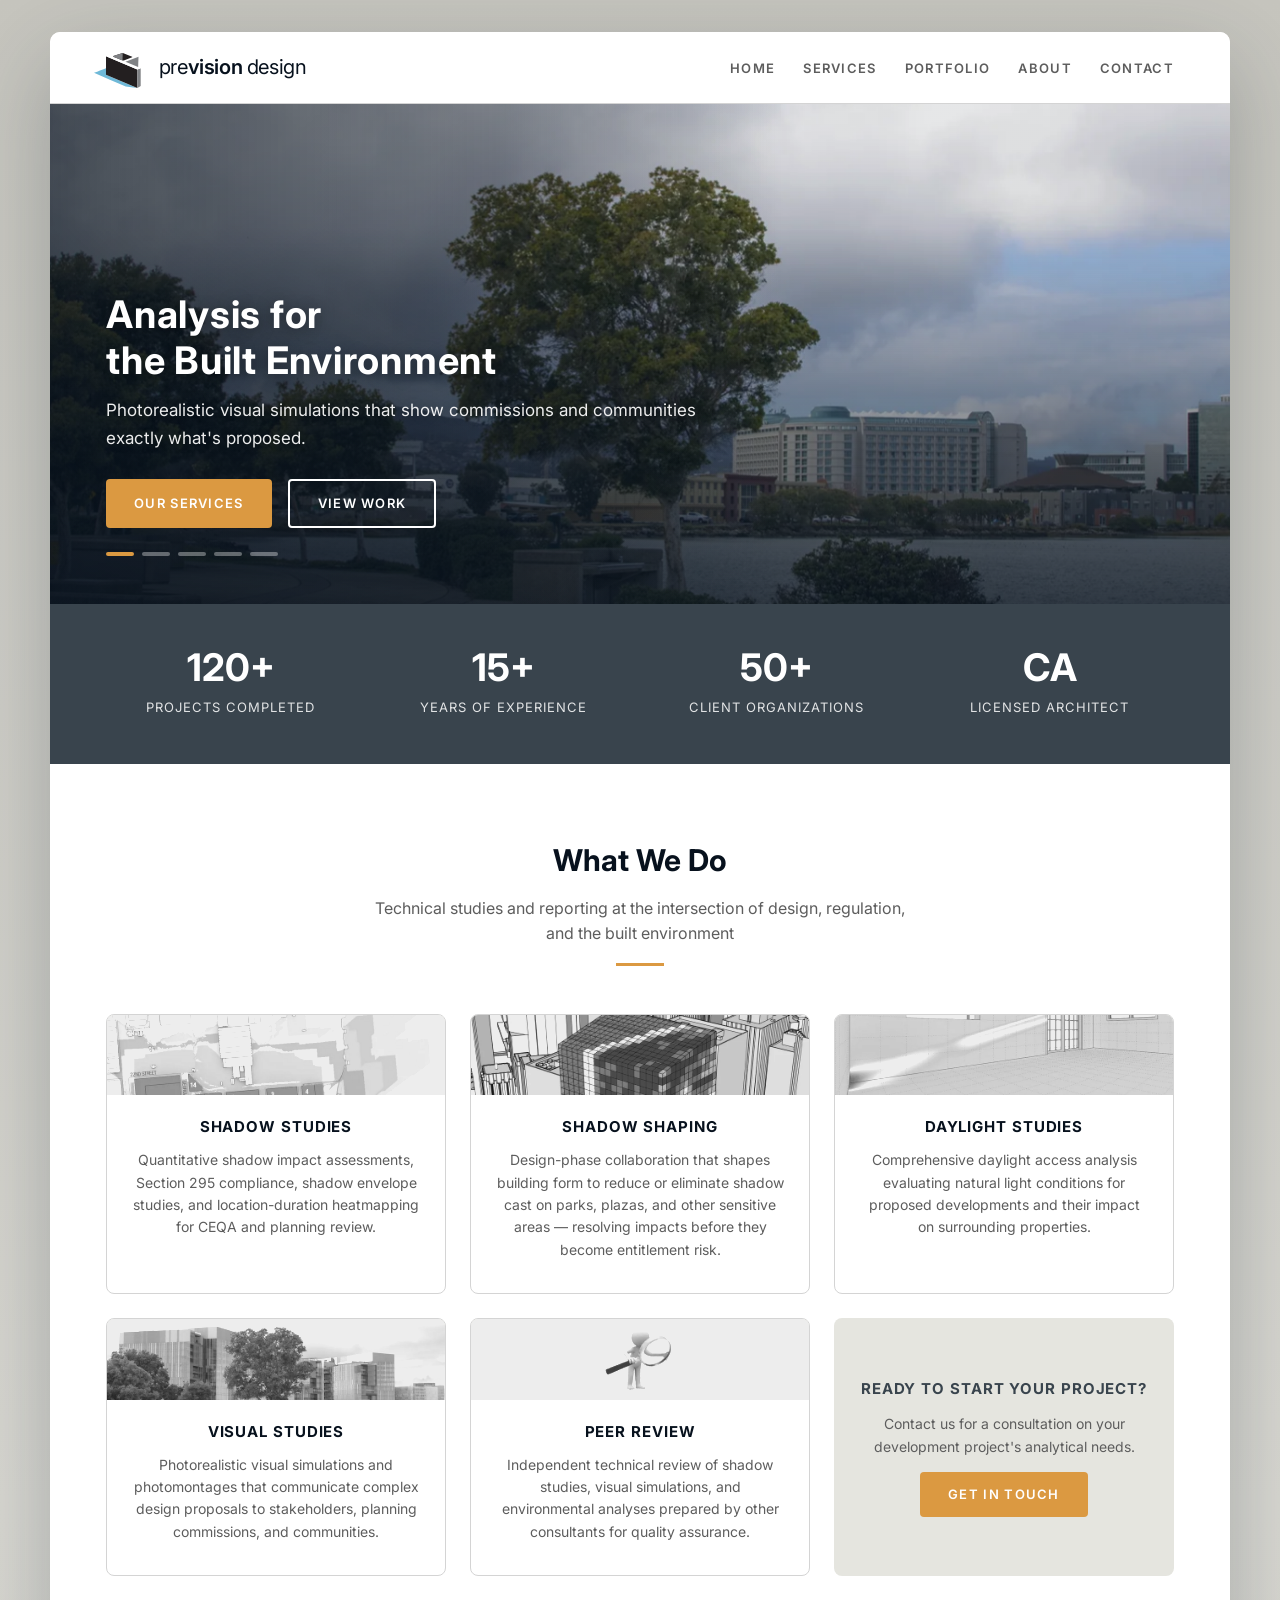
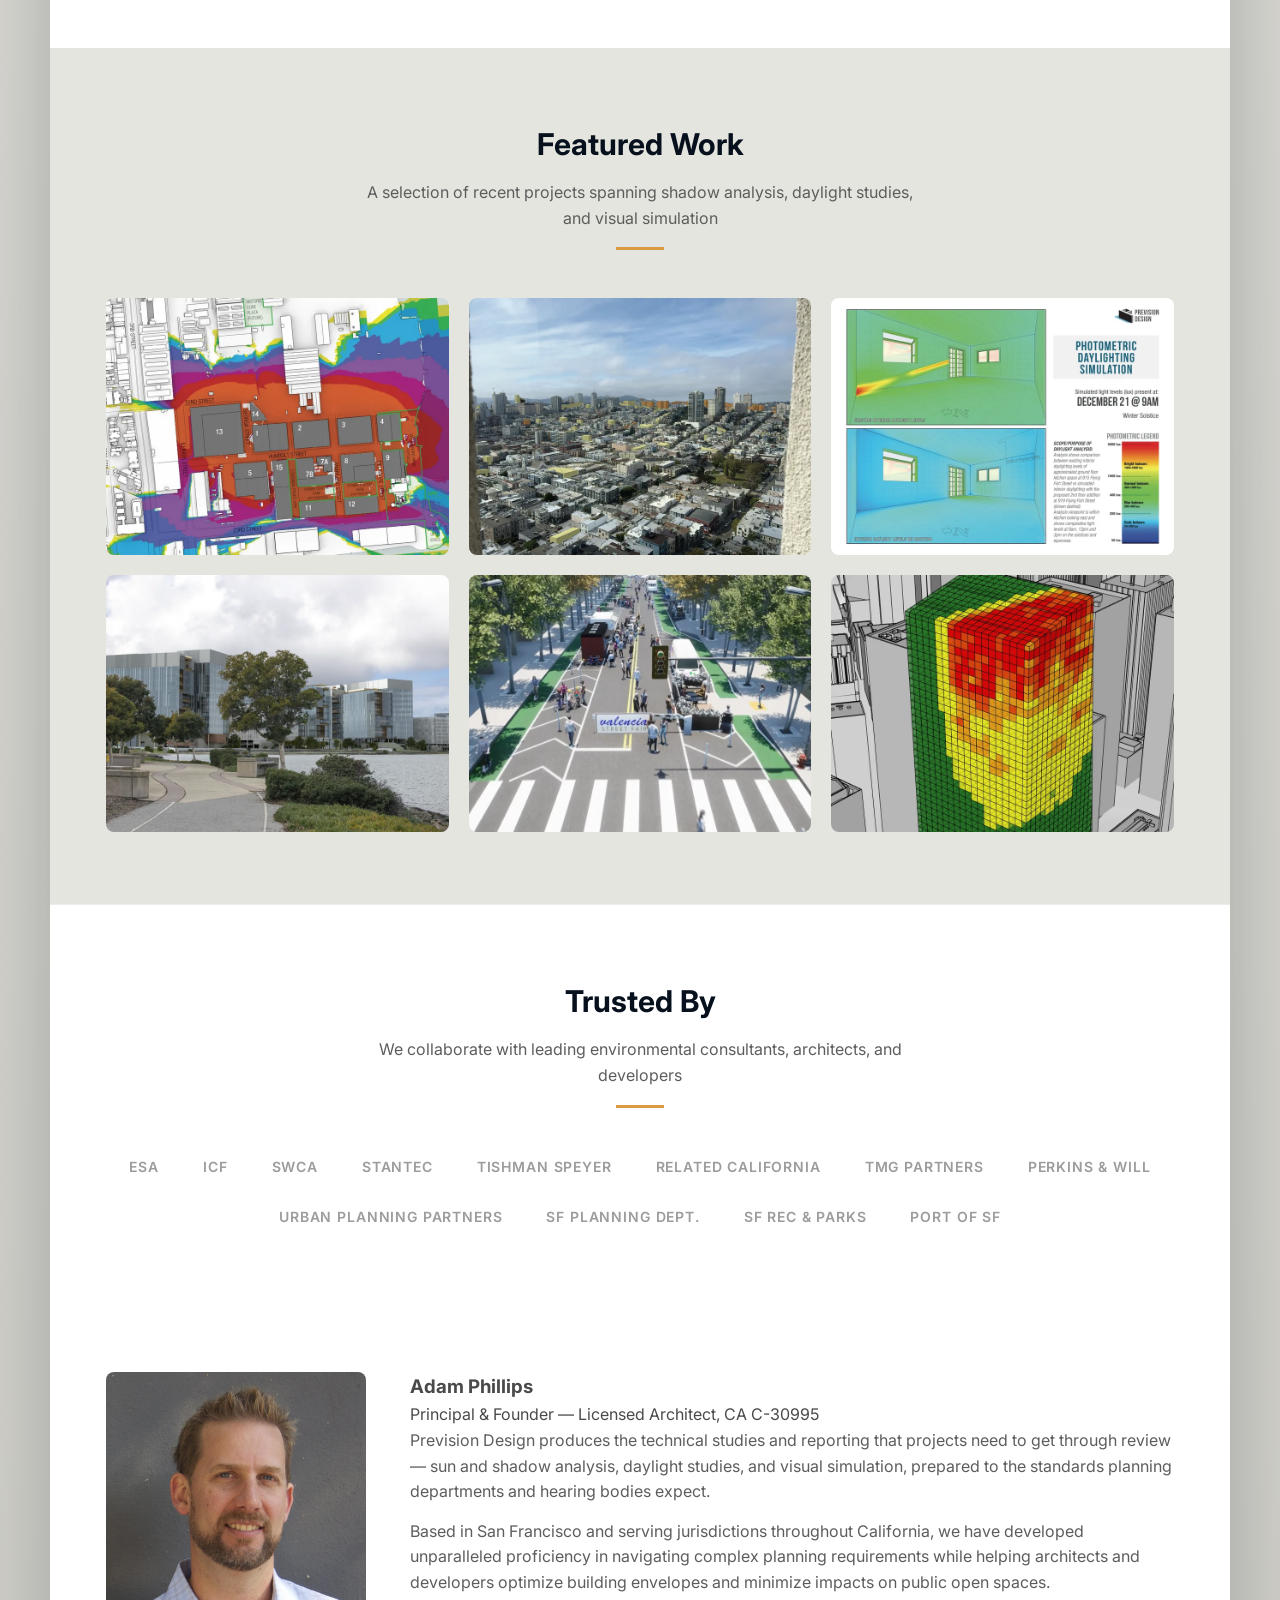
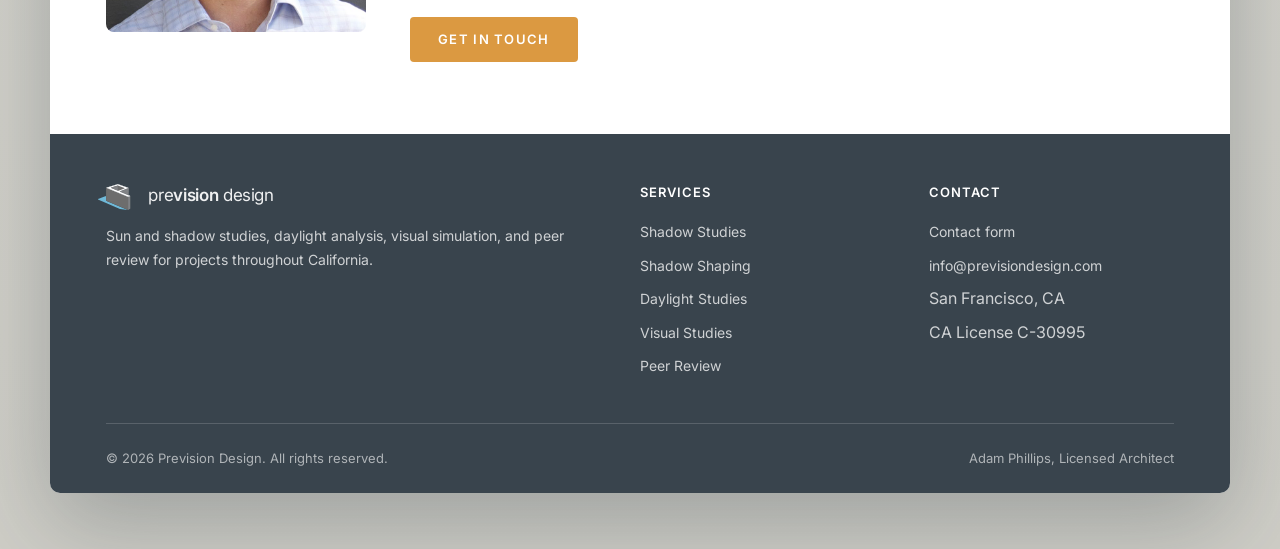
==== index.html @ b4cf82b0 "Mobile fixes: nav panel, button centring, anchor offset, scroll-lit work cards Republished from pvd_" ====
<!DOCTYPE html>
<html lang="en">
<head>
  <meta charset="UTF-8">
  <meta name="viewport" content="width=device-width, initial-scale=1.0">
  <title>Prevision Design | Analysis for the Built Environment</title>
  <meta name="description" content="Sun and shadow studies, daylight analysis, visual simulation, and peer review for architects, developers, and planning agencies throughout California.">
  <link rel="preconnect" href="https://fonts.googleapis.com">
  <link href="https://fonts.googleapis.com/css2?family=Inter:wght@400;500;600;700&display=swap" rel="stylesheet">
  <link rel="stylesheet" href="css/styles.css">
</head>
<body>

  <div class="page-frame">

    <!-- HEADER (sticky within the frame) -->
    <header class="site-header">
      <div class="header-inner">
        <a href="index.html" class="logo">
          <span class="logo-lockup">
            <img class="logo-icon" src="shared/images/prevision_icon.svg" alt="Prevision Design">
            <span class="logo-text">pre<span class="vis">vision</span> <span class="lt2">design</span></span>
          </span>
        </a>
        <nav class="main-nav">
          <ul>
            <li><a href="#top">Home</a></li>
            <li><a href="#services">Services</a></li>
            <li><a href="#work">Portfolio</a></li>
            <li><a href="#about">About</a></li>
            <li><a href="contact.html">Contact</a></li>
          </ul>
        </nav>
        <button class="mobile-toggle" aria-label="Menu">
          <span></span><span></span><span></span>
        </button>
      </div>
    </header>

    <!-- HERO: five series, 6s each. Frames inside a series hold for their own
         data-dur (mirrors the _#s in the master filenames). Every series is
         full-bleed per Adam (2026-07-28) — legends and title blocks crop away,
         and the tagline carries the explanation instead. focus-upper shifts
         the crop window up where the subject sits above centre. -->
    <section class="hero" id="top">
      <div class="hero-slides">

        <!-- 1. Visual simulations — Old Bayshore before (2s) / after (4s) -->
        <div class="hero-serie is-active" data-tagline="Photorealistic visual simulations that show commissions and communities exactly what's proposed.">
          <div class="hero-frame" data-dur="2000">
            <img data-src="shared/images/hero/hl01-ob.webp" alt="Old Bayshore — existing conditions">
          </div>
          <!-- data-fade: 2s cross-fade from existing to proposed, per Adam -->
          <div class="hero-frame" data-dur="4000" data-fade="2000">
            <img data-src="shared/images/hero/hl02-ob.webp" alt="Old Bayshore — proposed development, visual simulation">
          </div>
        </div>

        <!-- 2. Sun & shadow studies — Potrero Power Station duration exhibits -->
        <div class="hero-serie focus-upper" data-tagline="Quantified sun and shadow studies — Section 295 and CEQA-compliant analysis and reporting.">
          <div class="hero-frame" data-dur="1000"><img data-src="shared/images/hero/hl03-ppp.webp" alt="Net new shadow duration study — September"></div>
          <div class="hero-frame" data-dur="1000"><img data-src="shared/images/hero/hl04-ppp.webp" alt="Net new shadow duration study"></div>
          <div class="hero-frame" data-dur="1000"><img data-src="shared/images/hero/hl05-ppp.webp" alt="Net new shadow duration study"></div>
          <div class="hero-frame" data-dur="1000"><img data-src="shared/images/hero/hl06-ppp.webp" alt="Net new shadow duration study"></div>
          <div class="hero-frame" data-dur="1000"><img data-src="shared/images/hero/hl07-ppp.webp" alt="Net new shadow duration study"></div>
          <div class="hero-frame" data-dur="1000"><img data-src="shared/images/hero/hl08-ppp.webp" alt="Net new shadow duration study"></div>
        </div>

        <!-- 3. Animated simulation — SFMTA -->
        <div class="hero-serie is-video" data-tagline="Animated simulations and shadow sequences built for public hearings and community outreach.">
          <div class="hero-frame" data-dur="6000">
            <video data-src="shared/images/hero/hl09-sfmta.mp4" muted loop playsinline preload="none" aria-label="Animated visual simulation"></video>
          </div>
        </div>

        <!-- 4. Daylight / interior lighting analysis -->
        <div class="hero-serie" data-tagline="Daylight and interior lighting analysis for proposed developments and their neighbors.">
          <div class="hero-frame" data-dur="1000"><img data-src="shared/images/hero/hl10-fc.webp" alt="Interior daylight levels — photometric analysis"></div>
          <div class="hero-frame" data-dur="1000"><img data-src="shared/images/hero/hl11-fc.webp" alt="Interior daylight levels — photometric analysis"></div>
          <div class="hero-frame" data-dur="1000"><img data-src="shared/images/hero/hl12-fc.webp" alt="Interior daylight levels — photometric analysis"></div>
          <div class="hero-frame" data-dur="1000"><img data-src="shared/images/hero/hl13-fc.webp" alt="Interior daylight levels — photometric analysis"></div>
          <div class="hero-frame" data-dur="1000"><img data-src="shared/images/hero/hl14-fc.webp" alt="Interior daylight levels — photometric analysis"></div>
          <div class="hero-frame" data-dur="1000"><img data-src="shared/images/hero/hl15-fc.webp" alt="Interior daylight levels — photometric analysis"></div>
        </div>

        <!-- 5. Shadow shaping (placeholder art) — cropped high to keep the hot
             end of the insolation gradient on the tower in frame -->
        <div class="hero-serie focus-upper" data-tagline="Shadow shaping — building form studied and refined to reduce shadow on parks, plazas, and sensitive areas.">
          <div class="hero-frame" data-dur="6000">
            <img data-src="shared/images/hero/hl16-ss.webp" alt="Building massing studied for solar exposure and shadow reduction">
          </div>
        </div>

      </div>
      <div class="hero-scrim"></div>
      <div class="hero-content">
        <h1>Analysis for<br>the Built Environment</h1>
        <p class="hero-tagline">Photorealistic visual simulations that show commissions and communities exactly what's proposed.</p>
        <div class="hero-actions">
          <a href="#services" class="btn btn-primary">Our Services</a>
          <a href="#work" class="btn btn-outline">View Work</a>
        </div>
        <div class="hero-dots" aria-label="Hero slides"></div>
      </div>
    </section>

    <!-- STATS -->
    <div class="stats-bar">
      <div class="inner">
        <!-- ≤768px only: main.js moves the hero's buttons in here, off the
             image, and puts them back on resize past the breakpoint -->
        <div class="stats-actions" id="stats-actions"></div>
        <div class="stats-grid">
          <!-- short labels at ≤768px, where these two carry the row alone and
               "Client Organizations" wrapped to two lines -->
          <div class="stat-item">
            <span class="stat-number">120+</span>
            <span class="stat-label"><span class="lbl-long">Projects Completed</span><span class="lbl-short">Projects</span></span>
          </div>
          <!-- hidden at ≤768px, where only two stats are shown on one line -->
          <div class="stat-item">
            <span class="stat-number">15+</span>
            <span class="stat-label">Years of Experience</span>
          </div>
          <div class="stat-item">
            <span class="stat-number">50+</span>
            <span class="stat-label"><span class="lbl-long">Client Organizations</span><span class="lbl-short">Clients</span></span>
          </div>
          <div class="stat-item">
            <span class="stat-number">CA</span>
            <span class="stat-label">Licensed Architect</span>
          </div>
        </div>
      </div>
    </div>

    <!-- SERVICES -->
    <section id="services">
      <div class="inner">
        <div class="section-header">
          <h2>What We Do</h2>
          <p>Technical studies and reporting at the intersection of design, regulation, and the built environment</p>
          <div class="accent-line"></div>
        </div>
        <div class="services-grid">

          <div class="service-card">
            <div class="service-shot">
              <img src="shared/images/disciplines/shadow-studies.webp" alt="Shadow duration study — net new shadow mapped across a project site" loading="lazy" decoding="async">
            </div>
            <h3>Shadow Studies</h3>
            <p>Quantitative shadow impact assessments, Section 295 compliance, shadow envelope studies, and location-duration heatmapping for CEQA and planning review.</p>
          </div>

          <div class="service-card">
            <div class="service-shot">
              <img src="shared/images/disciplines/shadow-shaping.webp" alt="Building massing colour-mapped by solar exposure during form studies" loading="lazy" decoding="async">
            </div>
            <h3>Shadow Shaping</h3>
            <p>Design-phase collaboration that shapes building form to reduce or eliminate shadow cast on parks, plazas, and other sensitive areas &mdash; resolving impacts before they become entitlement risk.</p>
          </div>

          <div class="service-card">
            <div class="service-shot">
              <img src="shared/images/disciplines/daylight-studies.webp" alt="Photometric daylight analysis of an interior, showing a sunlight shaft" loading="lazy" decoding="async">
            </div>
            <h3>Daylight Studies</h3>
            <p>Comprehensive daylight access analysis evaluating natural light conditions for proposed developments and their impact on surrounding properties.</p>
          </div>

          <div class="service-card">
            <div class="service-shot">
              <img src="shared/images/disciplines/visual-studies.webp" alt="Photorealistic visual simulation of a proposed waterfront development" loading="lazy" decoding="async">
            </div>
            <h3>Visual Studies</h3>
            <p>Photorealistic visual simulations and photomontages that communicate complex design proposals to stakeholders, planning commissions, and communities.</p>
          </div>

          <div class="service-card">
            <div class="service-shot">
              <img src="shared/images/disciplines/peer-review.webp" alt="Independent technical review of another consultant’s analysis" loading="lazy" decoding="async">
            </div>
            <h3>Peer Review</h3>
            <p>Independent technical review of shadow studies, visual simulations, and environmental analyses prepared by other consultants for quality assurance.</p>
          </div>

          <div class="service-card service-cta">
            <h3>Ready to start your project?</h3>
            <p>Contact us for a consultation on your development project's analytical needs.</p>
            <a href="contact.html" class="btn btn-primary">Get in Touch</a>
          </div>

        </div>
      </div>
    </section>

    <!-- FEATURED PROJECTS -->
    <section class="work-section" id="work">
      <div class="inner">
        <div class="section-header">
          <h2>Featured Work</h2>
          <p>A selection of recent projects spanning shadow analysis, daylight studies, and visual simulation</p>
          <div class="accent-line"></div>
        </div>
        <div class="projects-grid">

          <div class="project-card"
            data-frames="ppp-01.webp,ppp-02.webp,ppp-03.webp,ppp-04.webp,ppp-05.webp,ppp-06.webp,ppp-07.webp,ppp-08.webp,ppp-09.webp,ppp-10.webp,ppp-11.webp,ppp-12.webp,ppp-13.webp,ppp-14.webp,ppp-15.webp,ppp-16.webp,ppp-17.webp,ppp-18.webp,ppp-19.webp,ppp-20.webp,ppp-21.webp,ppp-22.webp,ppp-23.webp,ppp-24.webp,ppp-25.webp,ppp-26.webp,ppp-27.webp">
            <img src="shared/images/work/ppp-main.webp" alt="Net new shadow duration mapped across the Potrero Power Station site" loading="lazy" decoding="async">
            <div class="overlay">
              <span class="badge badge-shadow">Shadow Study</span>
              <h4>Potrero Power Plant, San Francisco</h4>
            </div>
          </div>

          <div class="project-card"
            data-frames="he-01.webp,he-02.webp,he-03.webp,he-04.webp,he-05.webp,he-06.webp,he-07.webp,he-08.webp,he-09.webp,he-10.webp,he-11.webp,he-12.webp,he-13.webp,he-14.webp,he-15.webp,he-16.webp,he-17.webp,he-18.webp">
            <img src="shared/images/work/he-main.webp" alt="Aerial visual simulation supporting the San Francisco Housing Element" loading="lazy" decoding="async">
            <div class="overlay">
              <span class="badge badge-visual">Visual Simulation</span>
              <h4>Housing Element, San Francisco</h4>
            </div>
          </div>

          <div class="project-card"
            data-frames="fc-01.webp,fc-02.webp,fc-03.webp,fc-04.webp,fc-05.webp,fc-06.webp,fc-07.webp,fc-08.webp,fc-09.webp,fc-10.webp,fc-11.webp,fc-12.webp">
            <img src="shared/images/work/fc-main.webp" alt="Photometric daylighting simulation of interior light levels" loading="lazy" decoding="async">
            <div class="overlay">
              <span class="badge badge-daylight">Daylight Study</span>
              <h4>Foster City, California</h4>
            </div>
          </div>

          <div class="project-card"
            data-frames="ob-01.webp,ob-02.webp,ob-03.webp,ob-04.webp,ob-05.webp,ob-06.webp,ob-07.webp,ob-08.webp"
            data-holds="1500,2500,1500,2500,1500,2500,1500,2500"
            data-fade="1000">
            <img src="shared/images/work/ob-main.webp" alt="Visual simulation of the proposed Old Bayshore development" loading="lazy" decoding="async">
            <div class="overlay">
              <span class="badge badge-visual">Visual Simulation</span>
              <h4>Old Bayshore, Burlingame</h4>
            </div>
          </div>

          <div class="project-card"
            data-video="val-options.mp4">
            <img src="shared/images/work/val-main.webp" alt="Streetscape design options studied for Valencia Street" loading="lazy" decoding="async">
            <div class="overlay">
              <span class="badge badge-visual">Visual Simulation</span>
              <h4>Valencia Street, San Francisco</h4>
            </div>
          </div>

          <div class="project-card">
            <img src="shared/images/work/ss-main.webp" alt="Building massing colour-mapped by solar exposure during form studies" loading="lazy" decoding="async">
            <div class="overlay">
              <span class="badge badge-shadow">Shadow Shaping</span>
              <h4>Shadow Shaping Study</h4>
            </div>
          </div>

        </div>
      </div>
    </section>

    <!-- CLIENTS -->
    <section class="clients-section">
      <div class="inner">
        <div class="section-header">
          <h2>Trusted By</h2>
          <p>We collaborate with leading environmental consultants, architects, and developers</p>
          <div class="accent-line"></div>
        </div>
        <div class="clients-grid">
          <span class="client-name">ESA</span>
          <span class="client-name">ICF</span>
          <span class="client-name">SWCA</span>
          <span class="client-name">Stantec</span>
          <span class="client-name">Tishman Speyer</span>
          <span class="client-name">Related California</span>
          <span class="client-name">TMG Partners</span>
          <span class="client-name">Perkins &amp; Will</span>
          <span class="client-name">Urban Planning Partners</span>
          <span class="client-name">SF Planning Dept.</span>
          <span class="client-name">SF Rec &amp; Parks</span>
          <span class="client-name">Port of SF</span>
        </div>
      </div>
    </section>

    <!-- ABOUT PREVIEW -->
    <section id="about">
      <div class="inner">
        <div class="about-preview">
          <div class="about-photo">
            <img src="shared/images/adam_phillips.jpg" alt="Adam Phillips, Principal">
          </div>
          <div class="about-head">
            <h3>Adam Phillips</h3>
            <div class="title">Principal &amp; Founder &mdash; Licensed Architect, CA C-30995</div>
          </div>
          <div class="about-text">
            <p>Prevision Design produces the technical studies and reporting that projects need to get through review &mdash; sun and shadow analysis, daylight studies, and visual simulation, prepared to the standards planning departments and hearing bodies expect.</p>
            <p>Based in San Francisco and serving jurisdictions throughout California, we have developed unparalleled proficiency in navigating complex planning requirements while helping architects and developers optimize building envelopes and minimize impacts on public open spaces.</p>
            <a href="contact.html" class="btn btn-primary" style="margin-top:8px;">Get in Touch</a>
          </div>
        </div>
      </div>
    </section>

    <!-- FOOTER -->
    <footer class="site-footer">
      <div class="inner">
        <div class="footer-grid">
          <div class="footer-brand">
            <span class="logo-lockup">
              <img class="logo-icon" src="shared/images/prevision_icon_reverse.svg" alt="Prevision Design">
              <span class="logo-text">pre<span class="vis">vision</span> <span class="lt2">design</span></span>
            </span>
            <p>Sun and shadow studies, daylight analysis, visual simulation, and peer review for projects throughout California.</p>
          </div>
          <div class="footer-col">
            <h4>Services</h4>
            <ul>
              <li><a href="#services">Shadow Studies</a></li>
              <li><a href="#services">Shadow Shaping</a></li>
              <li><a href="#services">Daylight Studies</a></li>
              <li><a href="#services">Visual Studies</a></li>
              <li><a href="#services">Peer Review</a></li>
            </ul>
          </div>
          <div class="footer-col">
            <h4>Contact</h4>
            <ul>
              <li><a href="contact.html">Contact form</a></li>
              <li><a href="mailto:info@previsiondesign.com">info@previsiondesign.com</a></li>
              <li>San Francisco, CA</li>
              <li>CA License C-30995</li>
            </ul>
          </div>
        </div>
        <div class="footer-bottom">
          <span>&copy; 2026 Prevision Design. All rights reserved.</span>
          <span>Adam Phillips, Licensed Architect</span>
        </div>
      </div>
    </footer>

  </div><!-- /page-frame -->

  <script src="js/main.js"></script>
</body>
</html>
---- css/styles.css ----
/* ============================================
   Prevision Design - B2 Type — Business (Autumn palette, Boxed Canvas)
   Contained layout — the page sits on a centered
   white sheet over a gray backdrop; never full width
   on desktop.
   ============================================ */

:root {
  --blue: #39444D;
  --blue-dark: #07111D;
  --blue-light: #5D6A75;
  --orange: #DB9941;
  --orange-light: #E8B46E;
  --dark: #07111D;          /* headings / type only */
  --surface-dark: #39444D;  /* dark page surfaces: footer, inner-page hero */
  --gray-900: #2d2d2d;
  --gray-700: #4a4a4a;
  --gray-600: #5D5D5D;
  --gray-400: #9C9C9C;
  --gray-200: #d4d4d4;
  --gray-100: #ececec;
  --light: #E5E5DF;
  --white: #ffffff;
  --font-heading: 'Inter', sans-serif;
  --font-body: 'Inter', sans-serif;
  --frame-width: 1180px;
  --frame-pad: 56px;
  --header-height: 72px;
}

*, *::before, *::after { box-sizing: border-box; margin: 0; padding: 0; }

html { scroll-behavior: smooth; }

body {
  font-family: var(--font-body);
  font-size: 16px;
  line-height: 1.6;
  color: var(--gray-700);
  /* visible backdrop behind the boxed page */
  background: linear-gradient(180deg, #c6c5be 0%, #d9d8d2 40%, #cfcec7 100%);
  min-height: 100vh;
}

img { max-width: 100%; height: auto; display: block; }
a { color: var(--blue); text-decoration: none; transition: color 0.2s; }
a:hover { color: var(--orange); }

.pv-logo { display: block; }

/* ---- PAGE FRAME ---- */
.page-frame {
  max-width: var(--frame-width);
  margin: 32px auto 56px;
  background: var(--white);
  border-radius: 10px;
  box-shadow: 0 30px 90px rgba(26,38,52,0.28);
  overflow: clip; /* keeps rounded corners; allows position:sticky inside */
}

/* inner gutter used by every band inside the frame */
.inner { padding: 0 var(--frame-pad); }

/* the header is sticky, so an anchor jump would otherwise tuck the section
   heading underneath it — clear the header plus 8px of breathing room */
#top, #services, #work, #about {
  scroll-margin-top: calc(var(--header-height) + 8px);
}

/* ---- HEADER ---- */
.site-header {
  position: sticky;
  top: 0;
  height: var(--header-height);
  background: rgba(255,255,255,0.96);
  backdrop-filter: blur(6px);
  border-bottom: 1px solid var(--gray-200);
  z-index: 1000;
  transition: box-shadow 0.3s;
}

.site-header.scrolled { box-shadow: 0 2px 20px rgba(0,0,0,0.08); }

.header-inner {
  padding: 0 var(--frame-pad);
  height: 100%;
  display: flex;
  align-items: center;
  justify-content: space-between;
}

.logo .pv-logo { height: 32px; width: auto; }

.main-nav ul {
  list-style: none;
  display: flex;
  gap: 28px;
}

.main-nav a {
  font-family: var(--font-heading);
  font-size: 13px;
  font-weight: 600;
  text-transform: uppercase;
  letter-spacing: 0.1em;
  color: var(--gray-600);
  padding: 4px 0;
  border-bottom: 2px solid transparent;
  transition: color 0.2s, border-color 0.2s;
}

.main-nav a:hover { color: var(--blue); border-bottom-color: var(--blue); }

.mobile-toggle {
  display: none;
  background: none;
  border: none;
  cursor: pointer;
  padding: 8px;
}

.mobile-toggle span {
  display: block;
  width: 24px;
  height: 2px;
  background: var(--gray-700);
  margin: 6px 0;
  transition: transform 0.3s, opacity 0.3s;
}

.mobile-toggle.open span:nth-child(1) { transform: rotate(45deg) translate(5px, 6px); }
.mobile-toggle.open span:nth-child(2) { opacity: 0; }
.mobile-toggle.open span:nth-child(3) { transform: rotate(-45deg) translate(5px, -6px); }

/* ---- HERO ---- */
.hero {
  position: relative;
  height: 500px;
  overflow: hidden;
}

/* isolate: the cross-fade raises each incoming series' z-index, and without a
   stacking context here those values would escape and paint the imagery over
   the scrim and the headline block. */
.hero-slides {
  position: absolute;
  inset: 0;
  isolation: isolate;
  background: var(--surface-dark);
}

/* a series = one 6s slot (e.g. a before/after pair, or a 6-frame study) */
.hero-serie {
  position: absolute;
  inset: 0;
  opacity: 0;
  transition: opacity 1s ease;
}

.hero-serie.is-active { opacity: 1; }

/* Frames inside a series cross-fade on their own hold times. Both series and
   frames fade IN on top of whatever is already showing (JS raises z-index and
   holds the outgoing layer opaque underneath until the fade finishes), so a
   transition never dips through the background the way two simultaneous
   opacity ramps would. --fade is set per frame from its predecessor's hold. */
.hero-frame {
  position: absolute;
  inset: 0;
  opacity: 0;
  transition: opacity var(--fade, 600ms) ease;
}

.hero-frame.is-shown { opacity: 1; }

.hero-frame img,
.hero-frame video {
  position: absolute;
  inset: 0;
  width: 100%;
  height: 100%;
  object-fit: cover;
  object-position: center var(--focus, 50%);
}

/* Exhibits whose subject sits above centre — the shadow plume on the duration
   maps, the insolation gradient up the tower — crop from higher up so the
   full-bleed window lands on the analysis rather than the surrounding site. */
.hero-serie.focus-upper { --focus: 42%; }

/* Ken Burns. Applied to the series, not the individual frames, so the six
   shadow-duration steps stay registered with each other as they cross-fade —
   drifting them independently would make the same base map jitter. JS restarts
   the animation on each show(). It runs 9s against a 6s series so it is still
   moving through the 1s hand-off and never snaps back on screen.

   Scale stays under the 1.52x headroom the 1800px masters have over a 1180px
   hero, so nothing softens. Drift is capped well inside the overflow the scale
   creates ((S-1)/2 per side), so no edge can ever pull into frame. */
.hero-serie {
  animation: kb-drift-a 9s ease-out both;
  animation-play-state: paused;   /* only the visible series drifts */
}

.hero-serie.is-active { animation-play-state: running; }
.hero-serie:nth-child(2) { animation-name: kb-drift-b; }
.hero-serie:nth-child(4) { animation-name: kb-drift-c; }
.hero-serie:nth-child(5) { animation-name: kb-drift-d; }
.hero-serie.is-video { animation: none; }   /* the footage already moves */

@keyframes kb-drift-a {   /* push in, drifting right and down */
  from { transform: scale(1.08) translate(-1.4%, -0.7%); }
  to   { transform: scale(1.16) translate(1.2%, 0.6%); }
}
@keyframes kb-drift-b {   /* pull back off the site, drifting left */
  from { transform: scale(1.16) translate(1.2%, 0.7%); }
  to   { transform: scale(1.08) translate(-1.2%, -0.5%); }
}
@keyframes kb-drift-c {   /* push in, drifting left and down */
  from { transform: scale(1.08) translate(1.4%, -0.6%); }
  to   { transform: scale(1.16) translate(-1.2%, 0.7%); }
}
@keyframes kb-drift-d {   /* push in, rising up the tower */
  from { transform: scale(1.08) translate(0, 1.0%); }
  to   { transform: scale(1.18) translate(0, -0.9%); }
}

@media (prefers-reduced-motion: reduce) {
  .hero-serie { animation: none; }
  .hero-serie,
  .hero-frame { transition: none; }
}

/* min-height reserves the tallest tagline so rotating copy never shifts the
   buttons underneath it. */
.hero p.hero-tagline {
  min-height: 3.4em;
  transition: opacity 0.4s ease;
}

.hero-tagline.is-fading { opacity: 0; }

.hero-dots { display: flex; gap: 8px; margin-top: 24px; }

.hero-dot {
  width: 28px;
  height: 4px;
  border: none;
  border-radius: 2px;
  padding: 0;
  background: rgba(255,255,255,0.35);
  cursor: pointer;
  transition: background 0.2s;
}

.hero-dot.is-active { background: var(--orange); }

/* Two layers: a wash down the left where the headline block sits, plus the
   bottom fade. The wash is what makes white type hold up over the light
   exhibits (shadow maps are near-white paper) without muddying the imagery on
   the right, which a single stronger vertical gradient would do. */
/* inset -2px, not 0: the Ken Burns transform puts each series on its own
   compositing layer, whose clip against .hero's overflow rounds outward to whole
   device pixels — so at inset 0 a 1px row of undimmed image bled through along
   the bottom edge. Overhanging the clip box covers it; .hero clips the excess. */
.hero-scrim {
  position: absolute;
  inset: -2px;
  background:
    linear-gradient(90deg, rgba(7,17,29,0.72) 0%, rgba(7,17,29,0.45) 38%, rgba(7,17,29,0) 62%),
    linear-gradient(180deg, rgba(7,17,29,0.10) 25%, rgba(7,17,29,0.78) 100%);
  transition: background 0.6s ease;
}

.hero-content {
  position: absolute;
  left: 0; right: 0; bottom: 0;
  padding: 0 var(--frame-pad) 48px;
  color: var(--white);
}

.hero h1 {
  font-family: var(--font-heading);
  font-size: 38px;
  font-weight: 700;
  line-height: 1.2;
  margin-bottom: 14px;
  letter-spacing: 0.02em;
  text-shadow: 0 2px 16px rgba(0,0,0,0.4);
}

.hero p {
  font-size: 17px;
  line-height: 1.6;
  max-width: 620px;
  color: rgba(255,255,255,0.92);
  margin-bottom: 24px;
  text-shadow: 0 1px 10px rgba(0,0,0,0.4);
}

.hero-actions { display: flex; gap: 16px; flex-wrap: wrap; }

/* ---- BUTTONS ---- */
/* inline-flex, not inline-block: in a flex row the outline button is 4px taller
   (its 2px borders), so stretch adds the difference below the primary button's
   text and it rides high. Centring here fixes it whatever the row does. */
.btn {
  display: inline-flex;
  align-items: center;
  justify-content: center;
  padding: 12px 28px;
  font-family: var(--font-heading);
  font-size: 13px;
  font-weight: 600;
  text-transform: uppercase;
  letter-spacing: 0.1em;
  border-radius: 4px;
  transition: background 0.2s, color 0.2s, transform 0.15s;
  cursor: pointer;
  border: none;
}

.btn:hover { transform: translateY(-1px); }

.btn-primary { background: var(--orange); color: var(--white); }
.btn-primary:hover { background: #C98A33; color: var(--white); }

.btn-outline {
  background: transparent;
  color: var(--white);
  border: 2px solid var(--white);
}

.btn-outline:hover { background: var(--white); color: var(--dark); }

/* ---- STATS BAR ---- */
.stats-bar {
  background: var(--blue);
  padding: 44px 0;
}

/* Slot for the hero buttons at ≤768px; stays out of the way above that. */
.stats-actions:empty { display: none; }

/* Stat labels shorten at ≤768px — see the media query. display:none keeps the
   unused wording out of the accessibility tree, so nothing reads twice. */
.lbl-short { display: none; }

.stats-grid {
  display: grid;
  grid-template-columns: repeat(4, 1fr);
  gap: 24px;
  text-align: center;
  color: var(--white);
}

.stat-item .stat-number {
  font-family: var(--font-heading);
  font-size: 38px;
  font-weight: 700;
  display: block;
  line-height: 1;
  margin-bottom: 8px;
}

.stat-item .stat-label {
  font-size: 13px;
  text-transform: uppercase;
  letter-spacing: 0.08em;
  opacity: 0.85;
}

/* ---- SECTIONS ---- */
section { padding: 72px 0; }
.hero { padding: 0; }

.section-header {
  text-align: center;
  margin-bottom: 48px;
}

.section-header h2 {
  font-family: var(--font-heading);
  font-size: 30px;
  font-weight: 700;
  color: var(--dark);
  margin-bottom: 12px;
}

.section-header p {
  font-size: 16px;
  color: var(--gray-600);
  max-width: 560px;
  margin: 0 auto;
}

.section-header .accent-line {
  width: 48px;
  height: 3px;
  background: var(--orange);
  margin: 16px auto 0;
}

/* ---- SERVICE CARDS ---- */
.services-grid {
  display: grid;
  grid-template-columns: repeat(3, 1fr);
  gap: 24px;
}

.service-card {
  background: var(--white);
  border: 1px solid var(--gray-200);
  border-radius: 8px;
  padding: 32px 24px;
  text-align: center;
  transition: transform 0.2s, box-shadow 0.2s;
}

.service-card:hover {
  transform: translateY(-4px);
  box-shadow: 0 12px 40px rgba(0,0,0,0.08);
}

/* Work snippet across the top of each discipline card. Negative margins pull it
   out of the card's padding so it sits flush to the border, and the top corners
   follow the card's 8px radius less its 1px border. */
.service-shot {
  margin: -32px -24px 20px;
  border-radius: 7px 7px 0 0;
  overflow: hidden;
  aspect-ratio: 4.2 / 1;
  background: var(--light);
}

.service-shot img {
  width: 100%;
  height: 100%;
  object-fit: cover;
  display: block;
}

/* Desaturated and lightened at rest, rolling into colour over 550ms. */
.service-shot img {
  filter: grayscale(1) brightness(1.3) contrast(0.86);
  transition: filter 0.55s ease;
}

@media (hover: hover) {
  .service-card:hover .service-shot img,
  .service-card:focus-within .service-shot img { filter: none; }
}

/* Touch devices have no hover to work with, so main.js lights whichever card is
   centred in the viewport as you scroll and clears the rest. */
.service-card.is-lit .service-shot img { filter: none; }

@media (prefers-reduced-motion: reduce) {
  .service-shot img { transition: none; }
}

.service-card h3 {
  font-family: var(--font-heading);
  font-size: 15px;
  font-weight: 700;
  text-transform: uppercase;
  letter-spacing: 0.06em;
  color: var(--dark);
  margin-bottom: 10px;
}

.service-card p {
  font-size: 14px;
  color: var(--gray-600);
  line-height: 1.6;
}

.service-cta {
  display: flex;
  flex-direction: column;
  justify-content: center;
  background: var(--light);
  border-color: transparent;
}

.service-cta h3 { color: var(--blue); margin-bottom: 12px; }
.service-cta .btn { align-self: center; margin-top: 14px; }

/* ---- FEATURED PROJECTS ---- */
.work-section { background: var(--light); }

.projects-grid {
  display: grid;
  grid-template-columns: repeat(3, 1fr);
  gap: 20px;
}

.project-card {
  position: relative;
  border-radius: 8px;
  overflow: hidden;
  aspect-ratio: 4/3;
  cursor: pointer;
}

/* Held 15% down on saturation until the card is rolled over, then it comes back
   to full colour. Unlike the discipline snippets this is a light touch, so it
   reads as "resting" rather than greyed out. */
.project-card img,
.project-card video {
  filter: saturate(0.85);
  transition: transform 0.4s, filter 0.45s ease;
}

.project-card img {
  width: 100%;
  height: 100%;
  object-fit: cover;
}

.project-card:hover img { transform: scale(1.05); }

/* .is-lit is the touch equivalent of :hover — main.js sets it on whichever card
   is centred in the viewport, and also runs that card's slideshow. */
.project-card:hover img,
.project-card:hover video,
.project-card:focus-within img,
.project-card:focus-within video,
.project-card.is-lit img,
.project-card.is-lit video { filter: saturate(1); }

/* the label overlay is hover-only by default, so on touch the lit card is the
   only way to see which project it is */
.project-card.is-lit .overlay { opacity: 1; }

/* Slideshow layers, added by main.js on first hover — two of them, alternating,
   so an incoming frame fades in on top while the outgoing one stays opaque
   underneath (the same no-dip trick as the hero). z-index is capped at 2 rather
   than climbing, so .overlay at 3 always stays above the imagery. */
/* width/height are explicit because inset alone does NOT stretch a replaced
   element — a <video> with auto sizing lays out at its intrinsic 640x480 and gets
   clipped to the card's top-left corner, which reads as "only the left of the
   frame". The img layers escaped this only by matching .project-card img. */
.project-card .pc-frame {
  position: absolute;
  inset: 0;
  width: 100%;
  height: 100%;
  object-fit: cover;
  opacity: 0;
  /* --pc-fade is set per card from data-fade; Old Bayshore runs a double-length
     cross-fade because its frames are existing/proposed pairs */
  transition: opacity var(--pc-fade, 500ms) ease, transform 0.4s, filter 0.45s ease;
}

.project-card .pc-frame.is-shown { opacity: 1; }

.project-card .overlay {
  position: absolute;
  inset: 0;
  z-index: 3;
  background: linear-gradient(transparent 40%, rgba(0,0,0,0.8));
  display: flex;
  flex-direction: column;
  justify-content: flex-end;
  padding: 20px;
  opacity: 0;
  transition: opacity 0.3s;
}

.project-card:hover .overlay { opacity: 1; }

.project-card .overlay h4 {
  color: var(--white);
  font-family: var(--font-heading);
  font-size: 15px;
  font-weight: 600;
  text-transform: uppercase;
  letter-spacing: 0.04em;
}

.badge {
  display: inline-block;
  padding: 3px 10px;
  border-radius: 3px;
  font-size: 10px;
  font-weight: 600;
  text-transform: uppercase;
  letter-spacing: 0.08em;
  margin-bottom: 8px;
  width: fit-content;
}

.badge-visual { background: #AE2C11; color: var(--white); }
.badge-shadow { background: var(--blue); color: var(--white); }
.badge-daylight { background: var(--orange); color: var(--white); }

/* ---- CLIENTS ---- */
.clients-section { border-top: 1px solid var(--gray-100); }

.clients-grid {
  display: flex;
  flex-wrap: wrap;
  justify-content: center;
  gap: 28px 44px;
}

.client-name {
  font-family: var(--font-heading);
  font-size: 14px;
  font-weight: 600;
  color: var(--gray-400);
  text-transform: uppercase;
  letter-spacing: 0.06em;
  white-space: nowrap;
}

/* ---- ABOUT PREVIEW ---- */
/* Photo spans both rows so the name and the body copy stack beside it, which is
   how it looked when .about-text held the heading too. Named areas because at
   ≤768px the photo shrinks and only the name sits next to it. */
.about-preview {
  display: grid;
  grid-template-columns: 260px 1fr;
  grid-template-areas:
    "photo head"
    "photo text";
  gap: 0 44px;
  align-items: start;
}

.about-photo { grid-area: photo; }
.about-head { grid-area: head; }
.about-text { grid-area: text; }

.about-photo {
  border-radius: 8px;
  overflow: hidden;
  align-self: start;
}

.about-photo img {
  width: 100%;
  aspect-ratio: 1;
  object-fit: cover;
}

.about-text h3 {
  font-family: var(--font-heading);
  font-size: 24px;
  font-weight: 700;
  color: var(--dark);
  margin-bottom: 8px;
}

.about-text .title {
  font-size: 14px;
  color: var(--blue);
  font-weight: 500;
  margin-bottom: 18px;
}

.about-text p { margin-bottom: 14px; color: var(--gray-600); }

/* ---- FOOTER ---- */
.site-footer {
  background: var(--surface-dark);
  /* lighter than --gray-400 to keep contrast on the grey surface */
  color: rgba(255,255,255,0.76);
  padding: 48px 0 24px;
}

.footer-grid {
  display: grid;
  grid-template-columns: 2fr 1fr 1fr;
  gap: 44px;
  margin-bottom: 36px;
}

.footer-brand p {
  font-size: 14px;
  margin-top: 16px;
  line-height: 1.7;
}

.footer-col h4 {
  font-family: var(--font-heading);
  font-size: 13px;
  font-weight: 600;
  text-transform: uppercase;
  letter-spacing: 0.08em;
  color: var(--white);
  margin-bottom: 16px;
}

.footer-col ul { list-style: none; }
.footer-col li { margin-bottom: 8px; }
.footer-col a { color: rgba(255,255,255,0.76); font-size: 14px; }
.footer-col a:hover { color: var(--orange-light); }

.footer-bottom {
  border-top: 1px solid rgba(255,255,255,0.16);
  padding-top: 24px;
  display: flex;
  justify-content: space-between;
  font-size: 13px;
  color: rgba(255,255,255,0.6);
}

/* ---- INNER-PAGE HERO (contact) ---- */
.page-hero {
  background: var(--surface-dark);
  color: var(--white);
  padding: 56px 0;
}

.page-hero h1 {
  font-family: var(--font-heading);
  font-size: 34px;
  font-weight: 700;
  letter-spacing: -0.01em;
  margin-bottom: 10px;
}

.page-hero p {
  font-size: 16.5px;
  color: rgba(255,255,255,0.78);
  max-width: 520px;
}

/* ---- CONTACT PAGE ---- */
.contact-grid {
  display: grid;
  grid-template-columns: minmax(0, 1.25fr) minmax(0, 1fr);
  gap: 56px;
  align-items: start;
}

.field { margin-bottom: 20px; border: none; padding: 0; }

.field-row {
  display: grid;
  grid-template-columns: 1fr 1fr;
  gap: 20px;
}

.field label,
.field legend {
  display: block;
  font-family: var(--font-heading);
  font-size: 12.5px;
  font-weight: 600;
  letter-spacing: 0.04em;
  text-transform: uppercase;
  color: var(--gray-600);
  margin-bottom: 7px;
  padding: 0;
}

.field .req { color: var(--orange); }

.hint-inline {
  text-transform: none;
  letter-spacing: 0;
  font-weight: 400;
  color: var(--gray-400);
}

.field input[type="text"],
.field input[type="email"],
.field input[type="tel"],
.field textarea {
  width: 100%;
  padding: 12px 14px;
  font-family: var(--font-body);
  font-size: 15px;
  color: var(--dark);
  background: var(--white);
  border: 1px solid var(--gray-200);
  border-radius: 4px;
  outline: none;
  transition: border-color 0.2s, box-shadow 0.2s;
}

.field input:focus,
.field textarea:focus {
  border-color: var(--orange);
  box-shadow: 0 0 0 3px rgba(219,153,65,0.15);
}

.field input.invalid,
.field textarea.invalid { border-color: #AE2C11; }

.field textarea { resize: vertical; min-height: 130px; }

.field.hp { position: absolute; left: -9999px; width: 1px; height: 1px; overflow: hidden; }

/* service checkboxes */
.check-grid {
  display: grid;
  grid-template-columns: 1fr 1fr;
  gap: 10px 20px;
}

/* label.check needs to outrank the uppercase `.field label` rule above */
.field label.check {
  display: flex;
  align-items: center;
  gap: 10px;
  font-family: var(--font-body);
  font-size: 14.5px;
  font-weight: 400;
  text-transform: none;
  letter-spacing: 0;
  color: var(--gray-700);
  margin: 0;
  cursor: pointer;
}

.check input {
  appearance: none;
  -webkit-appearance: none;
  flex: 0 0 auto;
  width: 18px;
  height: 18px;
  border: 1px solid var(--gray-200);
  border-radius: 3px;
  background: var(--white);
  cursor: pointer;
  position: relative;
  transition: border-color 0.2s, background 0.2s;
}

.check input:hover { border-color: var(--orange); }

.check input:checked {
  background: var(--orange);
  border-color: var(--orange);
}

.check input:checked::after {
  content: '';
  position: absolute;
  left: 5px;
  top: 2px;
  width: 5px;
  height: 9px;
  border: solid var(--white);
  border-width: 0 2px 2px 0;
  transform: rotate(45deg);
}

.check input:focus-visible { box-shadow: 0 0 0 3px rgba(219,153,65,0.25); }

/* optional attachments */
.file-drop {
  border: 2px dashed var(--gray-200);
  border-radius: 4px;
  padding: 22px 18px;
  text-align: center;
  cursor: pointer;
  transition: border-color 0.2s, background 0.2s;
}

.file-drop:hover, .file-drop.drag { border-color: var(--orange); background: #faf8f4; }
.file-drop:focus-visible { outline: none; border-color: var(--orange); box-shadow: 0 0 0 3px rgba(219,153,65,0.15); }

.fd-label { font-size: 14.5px; color: var(--gray-600); line-height: 1.6; }
.fd-label em { font-style: normal; font-size: 12.5px; color: var(--gray-400); }

.attach-list { list-style: none; margin: 10px 0 0; }

.attach-list li {
  display: flex;
  align-items: center;
  gap: 12px;
  padding: 7px 2px;
  border-bottom: 1px solid var(--light);
  font-size: 14px;
}

.attach-list .aname { flex: 1; color: var(--blue); word-break: break-all; }
.attach-list .asize { font-size: 12.5px; color: var(--gray-400); white-space: nowrap; }

.attach-list .aremove {
  border: none;
  background: none;
  font-size: 19px;
  line-height: 1;
  color: var(--gray-400);
  cursor: pointer;
  padding: 0 2px;
}

.attach-list .aremove:hover { color: #AE2C11; }

.attach-hint { font-size: 12.5px; color: var(--gray-400); margin-top: 8px; }

/* only shown at ≤768px, where the drop zone becomes a button */
.fd-note { display: none; }

.form-error {
  font-size: 14px;
  color: #AE2C11;
  margin-bottom: 14px;
}

.form-fineprint {
  font-size: 12.5px;
  color: var(--gray-400);
  margin-top: 12px;
}

.form-success {
  background: var(--light);
  border-left: 3px solid var(--orange);
  border-radius: 4px;
  padding: 28px 30px;
}

.form-success h3 {
  font-family: var(--font-heading);
  font-size: 19px;
  font-weight: 700;
  color: var(--dark);
  margin-bottom: 8px;
}

.form-success p { font-size: 15px; color: var(--gray-600); }

.form-success .demo-note {
  font-size: 13px;
  color: var(--gray-400);
  margin-top: 12px;
  font-style: italic;
}

/* info column */
.contact-info { border-left: 1px solid var(--gray-200); padding-left: 40px; }

.info-block { margin-bottom: 26px; }

.info-block h4 {
  font-family: var(--font-heading);
  font-size: 12.5px;
  font-weight: 600;
  letter-spacing: 0.06em;
  text-transform: uppercase;
  color: var(--dark);
  margin-bottom: 5px;
}

.info-block p { font-size: 14.5px; color: var(--gray-600); line-height: 1.65; }
.info-block a { color: var(--blue); }
.info-block a:hover { color: var(--orange); }

/* ---- RESPONSIVE ---- */
@media (max-width: 1240px) {
  /* frame meets the viewport edge — drop the floating look */
  .page-frame {
    margin: 0;
    max-width: none;
    border-radius: 0;
    box-shadow: none;
  }
}

@media (max-width: 1024px) {
  :root { --frame-pad: 32px; }
  .services-grid { grid-template-columns: repeat(2, 1fr); }
  .projects-grid { grid-template-columns: repeat(2, 1fr); }
  .stats-grid { grid-template-columns: repeat(2, 1fr); gap: 32px; }
  .footer-grid { grid-template-columns: 1fr 1fr; }
  .contact-grid { grid-template-columns: 1fr; gap: 40px; }
  .contact-info { border-left: none; padding-left: 0; border-top: 1px solid var(--gray-200); padding-top: 32px; }
}

@media (max-width: 768px) {
  :root { --header-height: 60px; --frame-pad: 24px; }

  /* No backdrop-filter here: it makes the header the containing block for the
     fixed nav below, which then resolves top/bottom against the 60px header and
     collapses to zero height — the menu panel vanished and the links floated
     over the page. The header is all but opaque anyway, so nothing is lost. */
  .site-header {
    backdrop-filter: none;
    -webkit-backdrop-filter: none;
    background: var(--white);
  }

  .main-nav {
    position: fixed;
    top: var(--header-height);
    left: 0; right: 0; bottom: 0;
    background: var(--white);
    display: flex;
    align-items: center;
    justify-content: center;
    transform: translateX(100%);
    transition: transform 0.3s;
    z-index: 999;
  }

  .main-nav.open { transform: translateX(0); }

  .main-nav ul { flex-direction: column; align-items: center; gap: 24px; }
  .main-nav a { font-size: 18px; }
  .mobile-toggle { display: block; }

  .hero { height: 420px; }
  .hero h1 { font-size: 27px; }
  .hero p { font-size: 15px; }

  /* Three lines of tagline wrap at this width, so reserve them or the buttons
     jump as the series rotate. */
  .hero p.hero-tagline { min-height: 4.9em; }

  /* With the buttons moved to the stats bar the text block is roughly half
     what it was, so it sits low and leaves the upper two-thirds of the image
     clear. Padding is tight because the dots are the last thing in the block. */
  .hero-content { padding-bottom: 18px; }
  .hero-dots { margin-top: 16px; }

  /* Text spans the full width here, so the left wash can't do the work — carry
     it vertically instead. Lighter up top than it used to be: the type now
     starts around 55% down, so the image can stay clear above it. */
  .hero-scrim {
    background: linear-gradient(180deg, rgba(7,17,29,0.16) 0%, rgba(7,17,29,0.42) 42%, rgba(7,17,29,0.90) 100%);
  }

  /* Buttons relocated off the hero image by main.js sit above the stats. */
  .stats-bar { padding: 26px 0 30px; }
  .stats-actions { margin-bottom: 24px; }
  .stats-actions .hero-actions { gap: 12px; flex-wrap: nowrap; }
  .stats-actions .btn { flex: 1; text-align: center; padding: 13px 8px; }

  /* Two stats on one line — the other two are cut here per Adam. */
  .stat-item:nth-child(2),
  .stat-item:nth-child(4) { display: none; }

  /* "Projects" / "Clients" — short enough to stay on one line each. */
  .lbl-long { display: none; }
  .lbl-short { display: inline; }

  .services-grid { grid-template-columns: 1fr; }
  .projects-grid { grid-template-columns: 1fr; }
  .stats-grid { grid-template-columns: 1fr 1fr; }
  .footer-grid { grid-template-columns: 1fr; }

  /* Headshot shrinks and takes the left, with just the name and title beside
     it; the body copy drops underneath at full width. */
  .about-preview {
    grid-template-columns: 96px 1fr;
    grid-template-areas:
      "photo head"
      "text  text";
    gap: 18px 16px;
    align-items: center;
  }

  .about-head h3 { margin-bottom: 4px; }
  .about-head .title { margin-bottom: 0; font-size: 13px; line-height: 1.45; }

  /* ---- contact page, tightened ---- */
  .page-hero { padding: 30px 0 26px; }
  .page-hero + section { padding: 26px 0 40px; }
  .page-hero h1 { font-size: 26px; margin-bottom: 6px; }
  .page-hero p { font-size: 15.5px; }
  .field-row { grid-template-columns: 1fr; gap: 0; }
  .check-grid { grid-template-columns: 1fr; gap: 2px; }
  .field { margin-bottom: 14px; }
  .contact-grid { gap: 28px; }
  .contact-info { padding-top: 24px; }
  .info-block { margin-bottom: 18px; }

  /* A dashed landing zone means nothing on a touch device — there is nothing
     to drag. Collapse it to a plain button; the file input behind it is
     unchanged, so tapping still opens the picker. */
  .file-drop {
    display: inline-block;
    width: auto;
    padding: 12px 24px;
    border: 2px solid var(--blue);
    border-radius: 3px;
    background: transparent;
    line-height: 1;   /* the block's strut sets the line box, not the label's */
  }
  .file-drop:hover, .file-drop.drag { background: transparent; border-color: var(--orange); }
  .fd-label {
    font-family: var(--font-heading);
    font-size: 13px;
    font-weight: 600;
    line-height: 1;          /* so it matches the submit button's height */
    letter-spacing: 0.06em;
    text-transform: uppercase;
    color: var(--blue);
  }
  .fd-label br, .fd-label em { display: none; }
  .fd-note { display: block; font-size: 12.5px; color: var(--gray-400); margin-top: 8px; }

  section { padding: 48px 0; }
  .section-header { margin-bottom: 36px; }
  .section-header h2 { font-size: 25px; }
}

/* ---- FLOATING RETURN-TO-HUB BUTTON (review tool) ---- */
.back-to-hub {
  position: fixed;
  bottom: 20px;
  right: 20px;
  z-index: 2000;
  padding: 10px 18px;
  background: rgba(20,20,20,0.82);
  border: 1px solid rgba(255,255,255,0.22);
  color: #fff;
  font-family: 'Montserrat', sans-serif;
  font-size: 12px;
  font-weight: 600;
  letter-spacing: 0.08em;
  text-transform: uppercase;
  text-decoration: none;
  border-radius: 999px;
  box-shadow: 0 6px 24px rgba(0,0,0,0.3);
  transition: background 0.2s, transform 0.15s;
}
.back-to-hub:hover { background: #000; color: #fff; transform: translateY(-1px); }

/* ---- LOGO LOCKUP: 3D box icon + lowercase wordmark as live type ---- */
.logo { display: flex; align-items: center; }
.logo-lockup { --icon-h: 37.4px; display: flex; align-items: center; gap: 18px; }
/* Optical alignment default: the icon art's cast shadow extends left of the
   P box (see ALIGNMENT NOTE in shared/images/prevision_icon.svg). Shift icon
   and text by 25.9% of the icon's width (= height x 0.3253) so the P box,
   not the shadow, sits on the layout edge. Keyed to --icon-h so it adapts
   to any size; footer overrides --icon-h and inherits the correct offset. */
.logo-icon { height: var(--icon-h); width: auto; display: block; transform: translate(calc(var(--icon-h) * -0.3253), 2px); }
.logo-text { transform: translateX(calc(var(--icon-h) * -0.3253)); }
.logo-text {
  font-family: var(--font-heading);
  font-size: 20.2px;
  line-height: 1;
  color: var(--dark);
  white-space: nowrap;
}
.site-footer .logo-lockup { --icon-h: 26px; }
.site-footer .logo-text { color: var(--white); font-size: 17px; opacity: 0.92; }

/* ---- TYPE STUDY: Business (Inter throughout) ---- */
.logo-text { font-weight: 400; letter-spacing: -0.02em; }
.logo-text .vis { font-weight: 600; }
.logo-text .lt2 { font-weight: 400; }
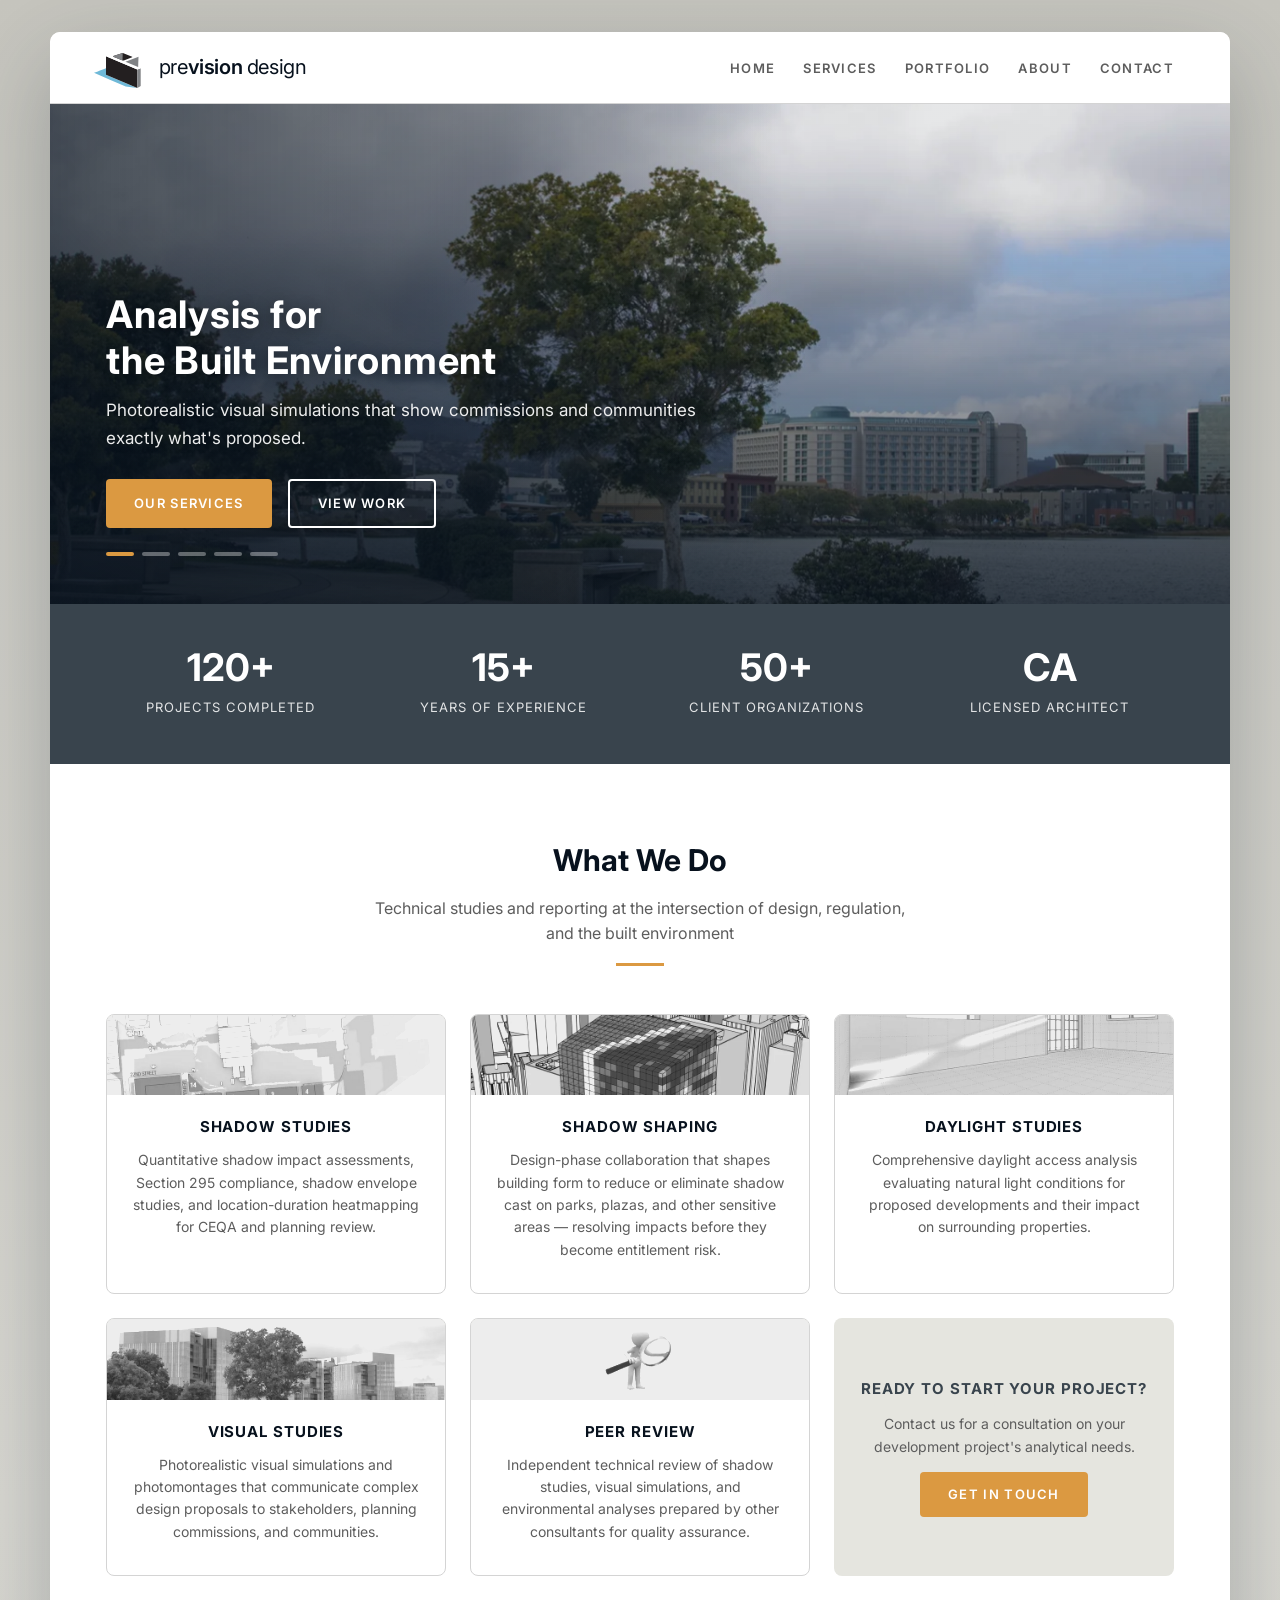
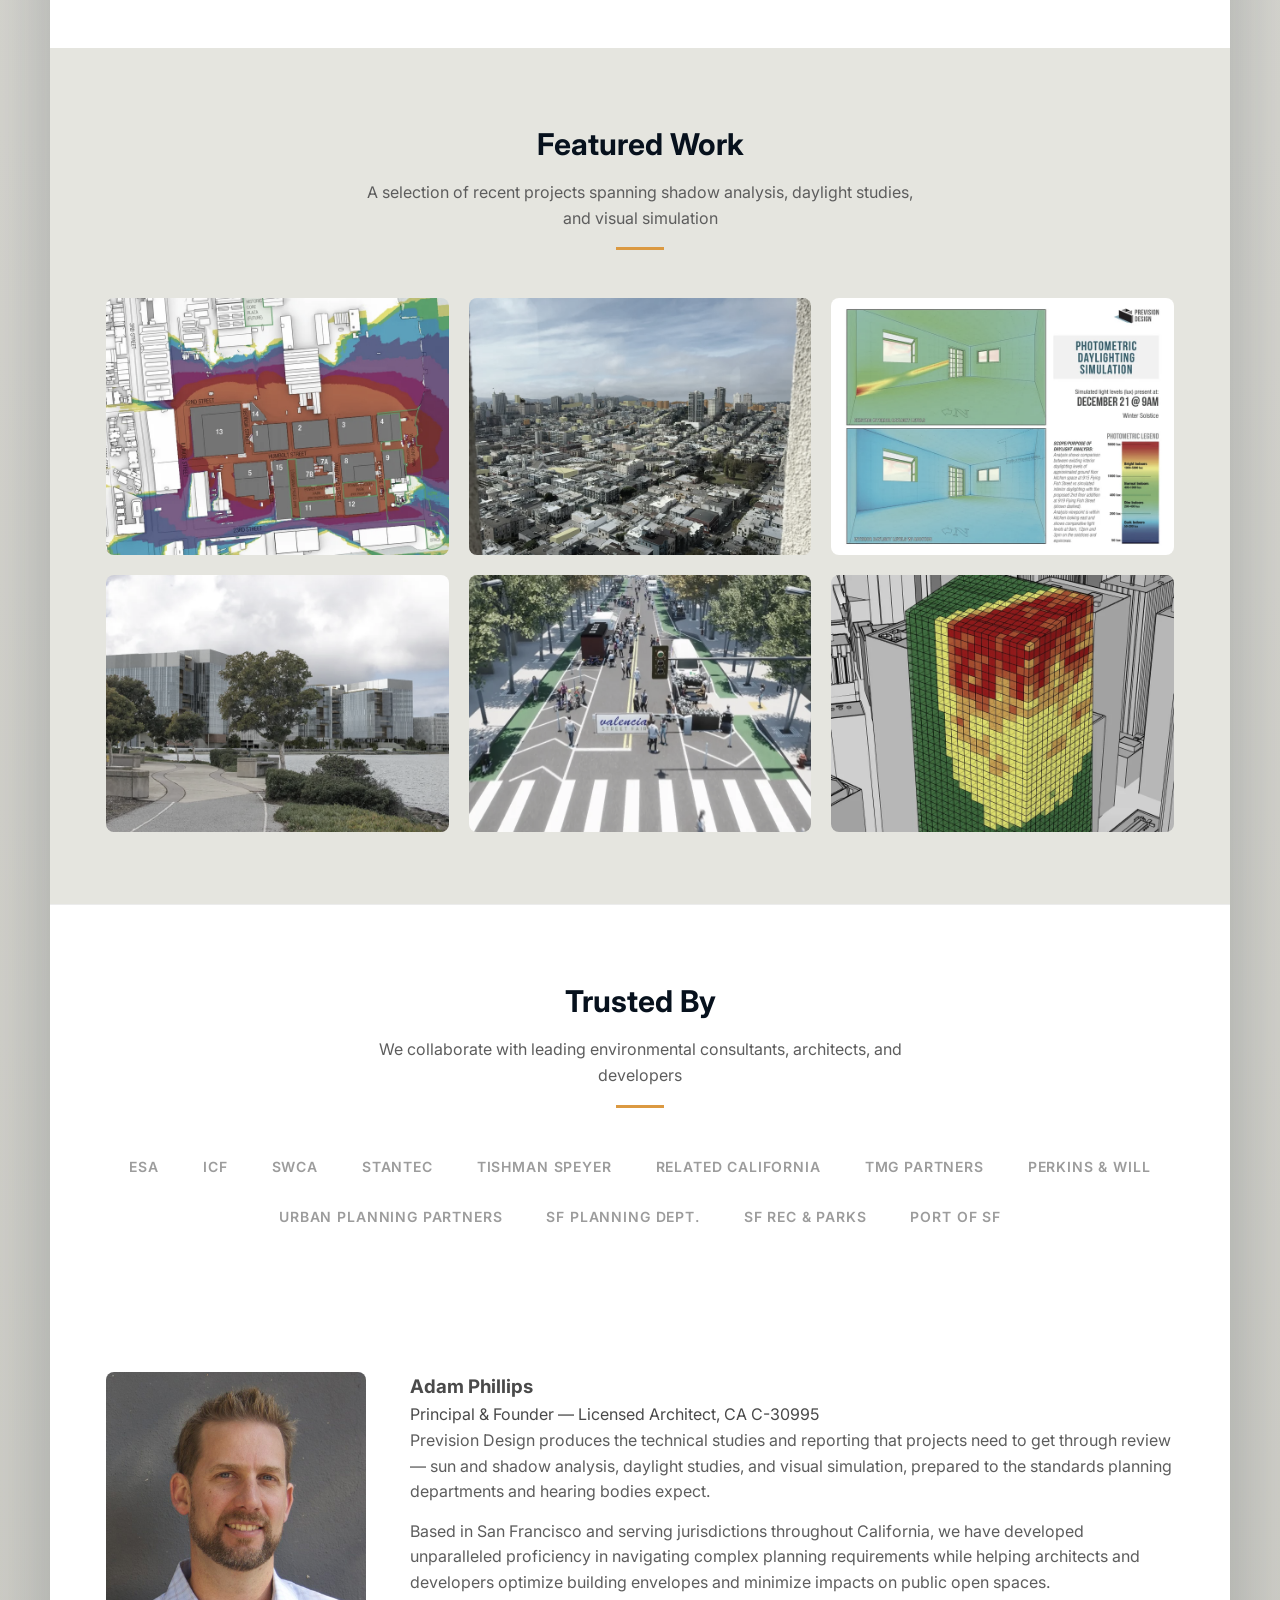
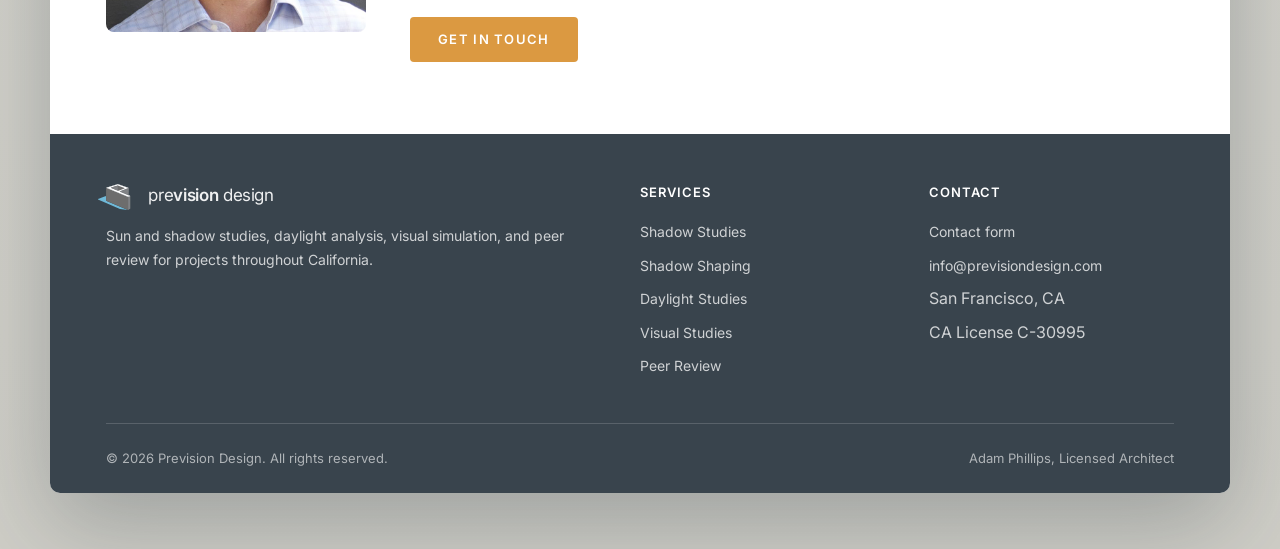
==== commit 47433f38: "Mobile tweaks + SEO: metadata, structured data, favicons, robots, sitemap Anchor offset reduced to t" ====
--- a/index.html
+++ b/index.html
@@ -5,6 +5,113 @@
   <meta name="viewport" content="width=device-width, initial-scale=1.0">
   <title>Prevision Design | Analysis for the Built Environment</title>
   <meta name="description" content="Sun and shadow studies, daylight analysis, visual simulation, and peer review for architects, developers, and planning agencies throughout California.">
+  <link rel="canonical" href="https://www.previsiondesign.com/">
+  <link rel="icon" href="shared/images/prevision_icon.svg" type="image/svg+xml">
+  <link rel="icon" href="shared/images/favicon-32.png" sizes="32x32">
+  <link rel="apple-touch-icon" href="shared/images/apple-touch-icon.png">
+
+  <meta property="og:type" content="website">
+  <meta property="og:site_name" content="Prevision Design">
+  <meta property="og:title" content="Prevision Design | Analysis for the Built Environment">
+  <meta property="og:description" content="Sun and shadow studies, daylight analysis, visual simulation, and peer review for architects, developers, and planning agencies throughout California.">
+  <meta property="og:url" content="https://www.previsiondesign.com/">
+  <meta property="og:image" content="https://www.previsiondesign.com/shared/images/og-card.jpg">
+  <meta property="og:image:width" content="1200">
+  <meta property="og:image:height" content="630">
+  <meta property="og:image:alt" content="Visual simulation of a proposed waterfront development">
+  <meta name="twitter:card" content="summary_large_image">
+
+  <script type="application/ld+json">
+{
+  "@context": "https://schema.org",
+  "@type": "ProfessionalService",
+  "@id": "https://www.previsiondesign.com/#business",
+  "name": "Prevision Design",
+  "url": "https://www.previsiondesign.com/",
+  "image": "https://www.previsiondesign.com/shared/images/og-card.jpg",
+  "logo": "https://www.previsiondesign.com/shared/images/icon-512.png",
+  "description": "Sun and shadow studies, daylight analysis, visual simulation, and peer review for architects, developers, and planning agencies throughout California.",
+  "email": "info@previsiondesign.com",
+  "telephone": "+1-415-498-0141",
+  "address": {
+    "@type": "PostalAddress",
+    "addressLocality": "San Francisco",
+    "addressRegion": "CA",
+    "addressCountry": "US"
+  },
+  "areaServed": {
+    "@type": "State",
+    "name": "California"
+  },
+  "founder": {
+    "@type": "Person",
+    "name": "Adam Phillips",
+    "jobTitle": "Principal & Founder",
+    "hasCredential": {
+      "@type": "EducationalOccupationalCredential",
+      "credentialCategory": "Licensed Architect",
+      "identifier": "CA C-30995"
+    }
+  },
+  "knowsAbout": [
+    "Shadow studies",
+    "Sun and shadow analysis",
+    "CEQA shadow analysis",
+    "San Francisco Planning Code Section 295",
+    "Daylight analysis",
+    "Photometric daylighting simulation",
+    "Visual simulation",
+    "Photomontage",
+    "Peer review"
+  ],
+  "hasOfferCatalog": {
+    "@type": "OfferCatalog",
+    "name": "Services",
+    "itemListElement": [
+      {
+        "@type": "Offer",
+        "itemOffered": {
+          "@type": "Service",
+          "name": "Shadow Studies",
+          "description": "Quantitative shadow impact assessments, Section 295 compliance, shadow envelope studies, and location-duration heatmapping for CEQA and planning review."
+        }
+      },
+      {
+        "@type": "Offer",
+        "itemOffered": {
+          "@type": "Service",
+          "name": "Shadow Shaping",
+          "description": "Design-phase collaboration that shapes building form to reduce or eliminate shadow cast on parks, plazas, and other sensitive areas."
+        }
+      },
+      {
+        "@type": "Offer",
+        "itemOffered": {
+          "@type": "Service",
+          "name": "Daylight Studies",
+          "description": "Daylight access analysis evaluating natural light conditions for proposed developments and their impact on surrounding properties."
+        }
+      },
+      {
+        "@type": "Offer",
+        "itemOffered": {
+          "@type": "Service",
+          "name": "Visual Studies",
+          "description": "Photorealistic visual simulations and photomontages for stakeholders, planning commissions, and communities."
+        }
+      },
+      {
+        "@type": "Offer",
+        "itemOffered": {
+          "@type": "Service",
+          "name": "Peer Review",
+          "description": "Independent technical review of shadow studies, visual simulations, and environmental analyses prepared by other consultants."
+        }
+      }
+    ]
+  }
+}
+  </script>
   <link rel="preconnect" href="https://fonts.googleapis.com">
   <link href="https://fonts.googleapis.com/css2?family=Inter:wght@400;500;600;700&display=swap" rel="stylesheet">
   <link rel="stylesheet" href="css/styles.css">
--- a/css/styles.css
+++ b/css/styles.css
@@ -61,10 +61,12 @@
 /* inner gutter used by every band inside the frame */
 .inner { padding: 0 var(--frame-pad); }
 
-/* the header is sticky, so an anchor jump would otherwise tuck the section
-   heading underneath it — clear the header plus 8px of breathing room */
+/* The header is sticky, so an anchor jump would otherwise tuck the section
+   heading underneath it. Exactly the header height, no more: any extra leaves a
+   sliver of the previous section showing in the gap, and the section's own
+   padding already sets the heading down from the header. */
 #top, #services, #work, #about {
-  scroll-margin-top: calc(var(--header-height) + 8px);
+  scroll-margin-top: var(--header-height);
 }
 
 /* ---- HEADER ---- */
@@ -503,12 +505,12 @@
   cursor: pointer;
 }
 
-/* Held 15% down on saturation until the card is rolled over, then it comes back
+/* Held at half saturation until the card is rolled over, then it comes back
    to full colour. Unlike the discipline snippets this is a light touch, so it
    reads as "resting" rather than greyed out. */
 .project-card img,
 .project-card video {
-  filter: saturate(0.85);
+  filter: saturate(0.5);
   transition: transform 0.4s, filter 0.45s ease;
 }
 
@@ -992,7 +994,12 @@
     position: fixed;
     top: var(--header-height);
     left: 0; right: 0; bottom: 0;
-    background: var(--white);
+    /* 10% transparent, with a blur so the links stay readable over whatever
+       image is behind. Safe here — backdrop-filter only traps fixed children,
+       and this panel has none. */
+    background: rgba(255, 255, 255, 0.9);
+    backdrop-filter: blur(8px);
+    -webkit-backdrop-filter: blur(8px);
     display: flex;
     align-items: center;
     justify-content: center;
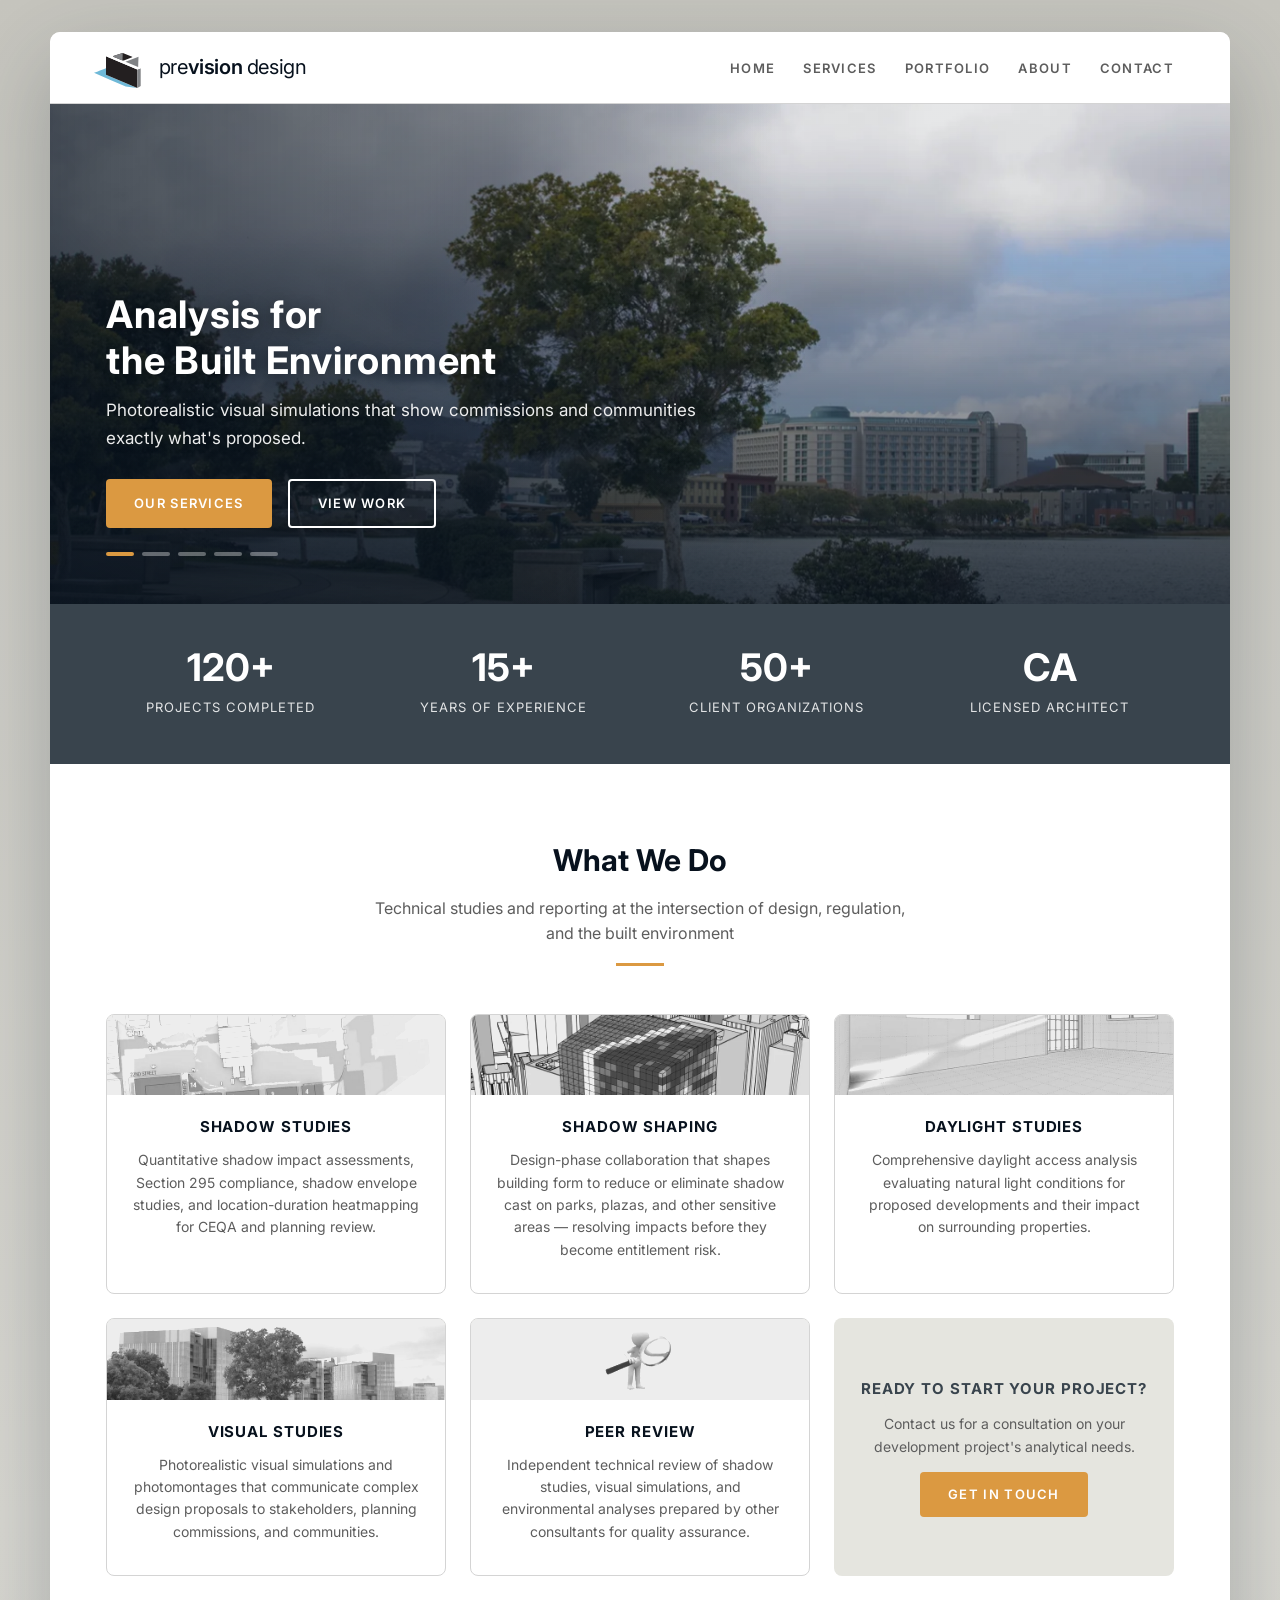
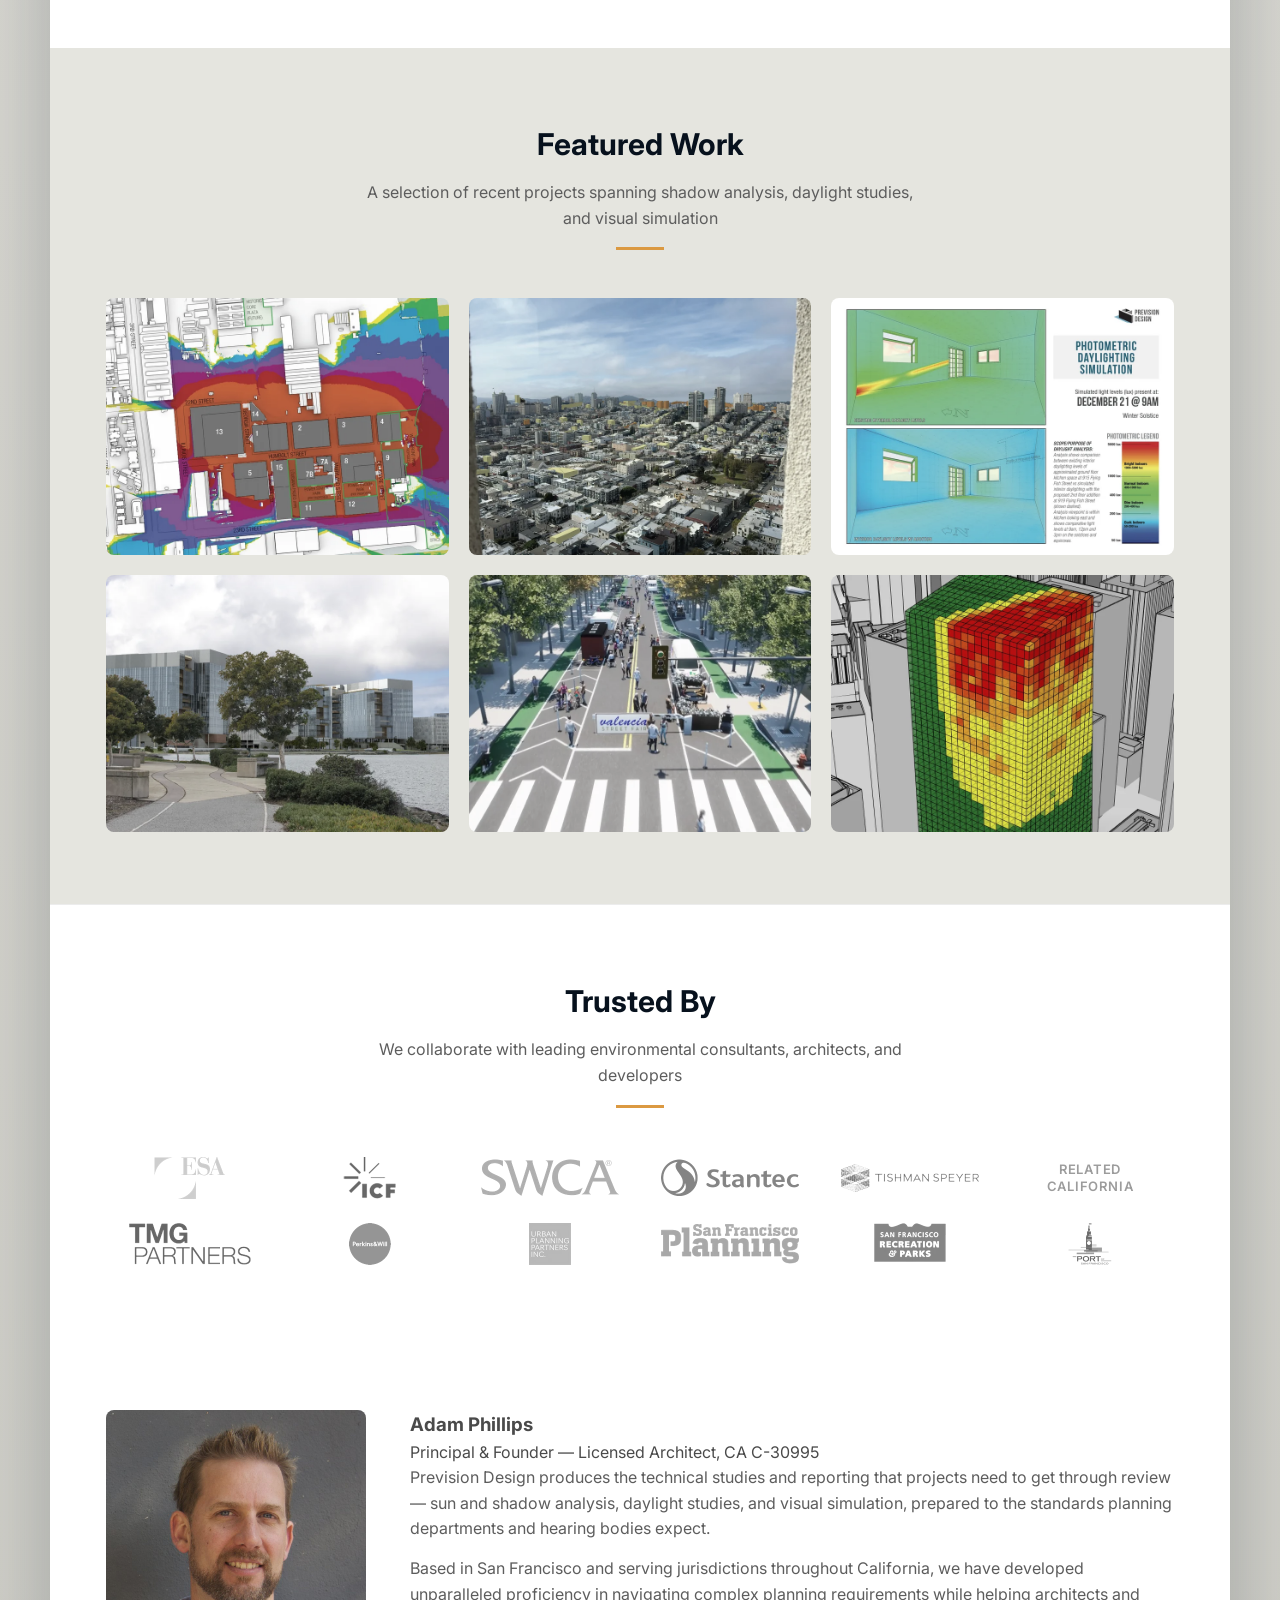
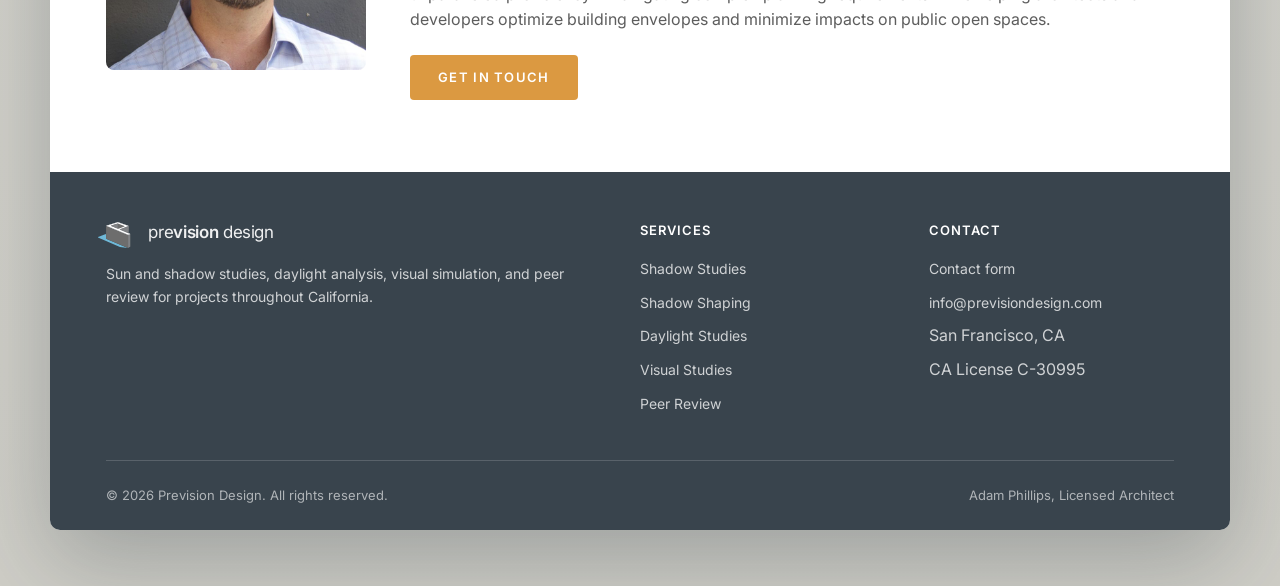
==== commit eafc7c3f: "Menu to 80% opacity; real client logos in Trusted By Republished from pvd_web.  Co-Authored-By: Clau" ====
--- a/index.html
+++ b/index.html
@@ -379,18 +379,18 @@
           <div class="accent-line"></div>
         </div>
         <div class="clients-grid">
-          <span class="client-name">ESA</span>
-          <span class="client-name">ICF</span>
-          <span class="client-name">SWCA</span>
-          <span class="client-name">Stantec</span>
-          <span class="client-name">Tishman Speyer</span>
+          <img class="client-logo" src="shared/images/clients/esa.webp" alt="ESA" width="140" height="44" loading="lazy" decoding="async">
+          <img class="client-logo" src="shared/images/clients/icf.webp" alt="ICF" width="140" height="44" loading="lazy" decoding="async">
+          <img class="client-logo" src="shared/images/clients/swca.webp" alt="SWCA" width="140" height="44" loading="lazy" decoding="async">
+          <img class="client-logo" src="shared/images/clients/stantec.webp" alt="Stantec" width="140" height="44" loading="lazy" decoding="async">
+          <img class="client-logo" src="shared/images/clients/tishman-speyer.webp" alt="Tishman Speyer" width="140" height="44" loading="lazy" decoding="async">
           <span class="client-name">Related California</span>
-          <span class="client-name">TMG Partners</span>
-          <span class="client-name">Perkins &amp; Will</span>
-          <span class="client-name">Urban Planning Partners</span>
-          <span class="client-name">SF Planning Dept.</span>
-          <span class="client-name">SF Rec &amp; Parks</span>
-          <span class="client-name">Port of SF</span>
+          <img class="client-logo" src="shared/images/clients/tmg-partners.webp" alt="TMG Partners" width="140" height="44" loading="lazy" decoding="async">
+          <img class="client-logo" src="shared/images/clients/perkins-will.webp" alt="Perkins&amp;Will" width="140" height="44" loading="lazy" decoding="async">
+          <img class="client-logo" src="shared/images/clients/urban-planning-partners.webp" alt="Urban Planning Partners" width="140" height="44" loading="lazy" decoding="async">
+          <img class="client-logo" src="shared/images/clients/sf-planning.webp" alt="San Francisco Planning Department" width="140" height="44" loading="lazy" decoding="async">
+          <img class="client-logo" src="shared/images/clients/sf-rec-parks.webp" alt="San Francisco Recreation &amp; Parks" width="140" height="44" loading="lazy" decoding="async">
+          <img class="client-logo" src="shared/images/clients/port-of-sf.webp" alt="Port of San Francisco" width="140" height="44" loading="lazy" decoding="async">
         </div>
       </div>
     </section>
--- a/css/styles.css
+++ b/css/styles.css
@@ -510,7 +510,7 @@
    reads as "resting" rather than greyed out. */
 .project-card img,
 .project-card video {
-  filter: saturate(0.5);
+  filter: saturate(0.7);
   transition: transform 0.4s, filter 0.45s ease;
 }
 
@@ -604,17 +604,43 @@
   display: flex;
   flex-wrap: wrap;
   justify-content: center;
-  gap: 28px 44px;
-}
-
+  align-items: center;
+  gap: 22px 40px;
+}
+
+/* A shared cell rather than a shared height: these marks run from a 5:1
+   wordmark to a square badge, so matching heights would let the wide ones
+   dominate. object-fit: contain inside one box evens out their optical weight. */
+.client-logo {
+  width: 140px;
+  height: 44px;
+  object-fit: contain;
+  /* one grey voice across a dozen brand palettes — delete the filter and the
+     opacity to run them in their own colours */
+  filter: grayscale(1);
+  opacity: 0.6;
+  transition: opacity 0.3s ease, filter 0.3s ease;
+}
+
+@media (hover: hover) {
+  .client-logo:hover { filter: grayscale(0); opacity: 1; }
+}
+
+/* clients with no logo supplied still sit in the strip, at the same cell size */
 .client-name {
-  font-family: var(--font-heading);
-  font-size: 14px;
+  display: inline-flex;
+  align-items: center;
+  justify-content: center;
+  width: 140px;
+  height: 44px;
+  font-family: var(--font-heading);
+  font-size: 13px;
   font-weight: 600;
+  line-height: 1.3;
+  text-align: center;
   color: var(--gray-400);
   text-transform: uppercase;
   letter-spacing: 0.06em;
-  white-space: nowrap;
 }
 
 /* ---- ABOUT PREVIEW ---- */
@@ -994,12 +1020,14 @@
     position: fixed;
     top: var(--header-height);
     left: 0; right: 0; bottom: 0;
-    /* 10% transparent, with a blur so the links stay readable over whatever
-       image is behind. Safe here — backdrop-filter only traps fixed children,
-       and this panel has none. */
-    background: rgba(255, 255, 255, 0.9);
-    backdrop-filter: blur(8px);
-    -webkit-backdrop-filter: blur(8px);
+    /* 80% transparent per Adam, so the blur is doing most of the legibility
+       work now. Safe here — backdrop-filter only traps fixed children, and this
+       panel has none. */
+    /* 80% opacity: enough of the page shows through to feel light, while the
+       links keep their contrast without any backdrop trickery. */
+    background: rgba(255, 255, 255, 0.8);
+    backdrop-filter: blur(10px);
+    -webkit-backdrop-filter: blur(10px);
     display: flex;
     align-items: center;
     justify-content: center;
@@ -1057,7 +1085,7 @@
   /* Headshot shrinks and takes the left, with just the name and title beside
      it; the body copy drops underneath at full width. */
   .about-preview {
-    grid-template-columns: 96px 1fr;
+    grid-template-columns: 128px 1fr;
     grid-template-areas:
       "photo head"
       "text  text";
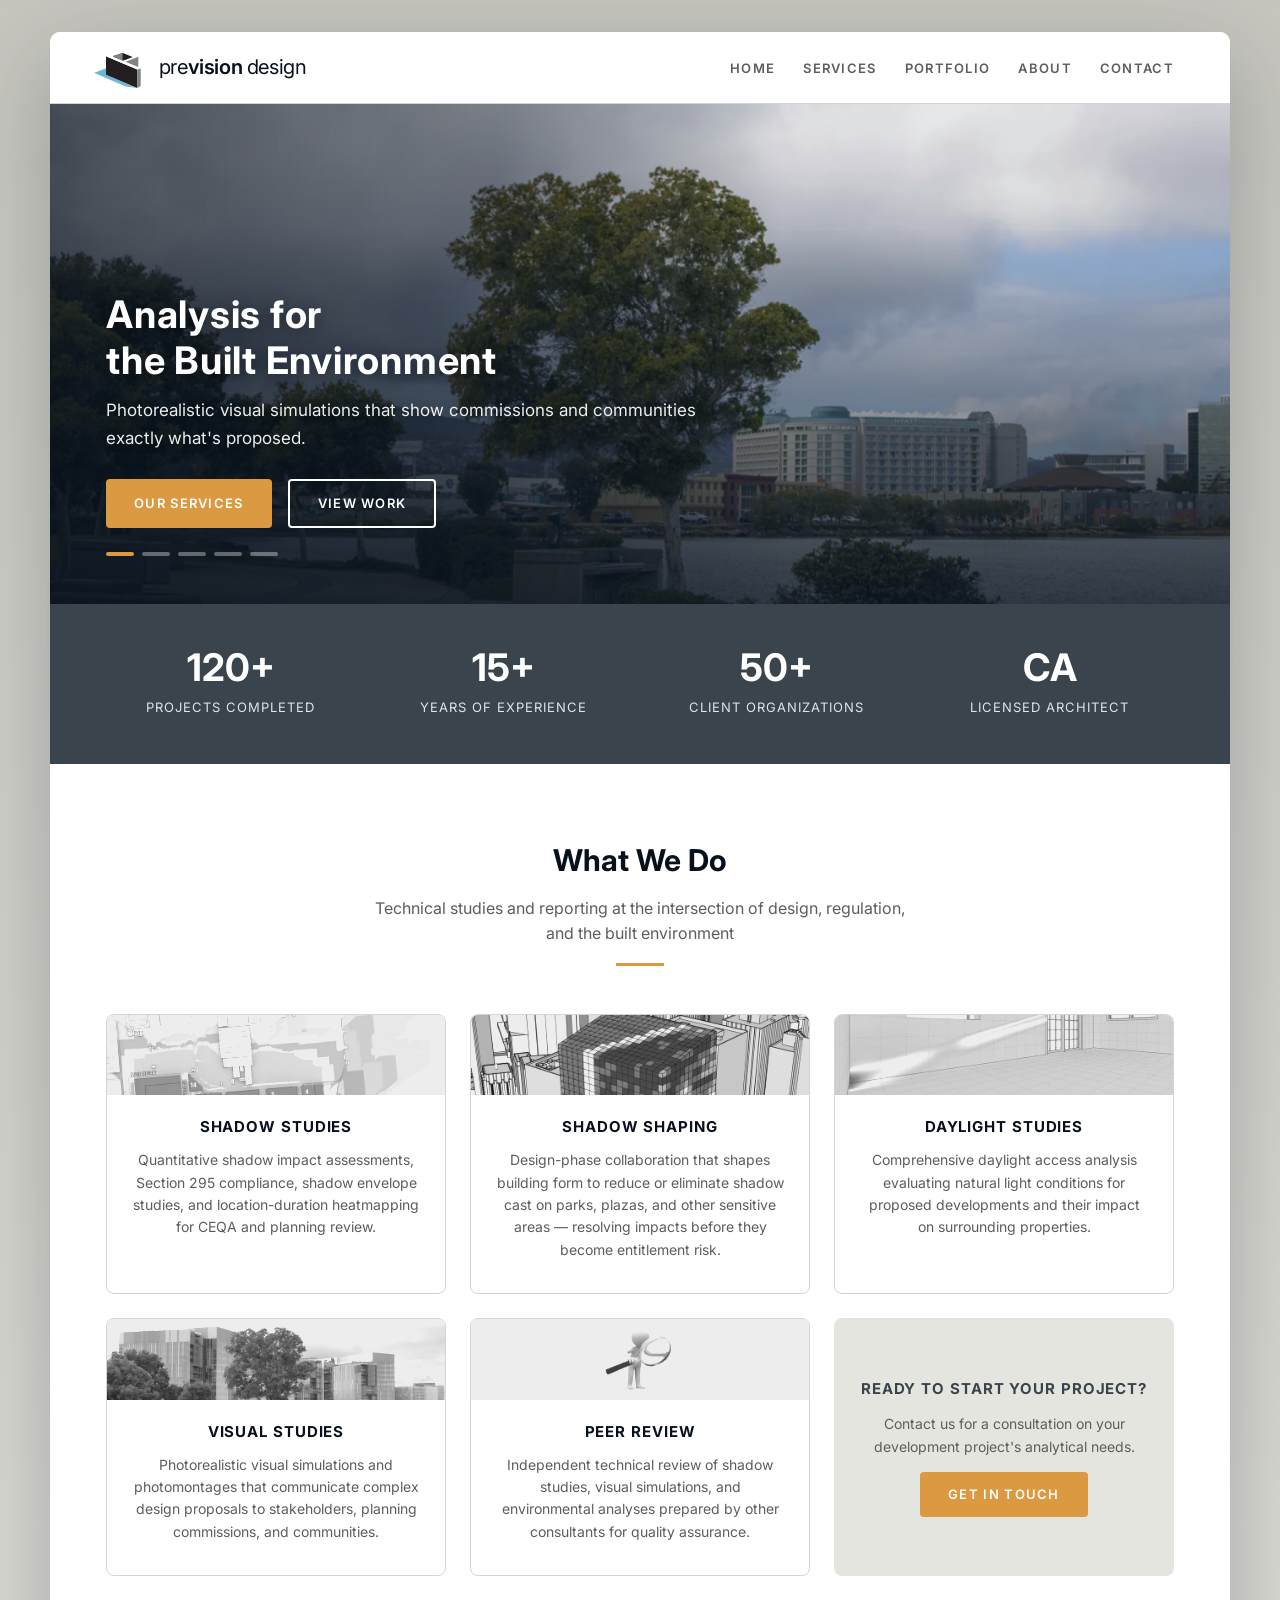
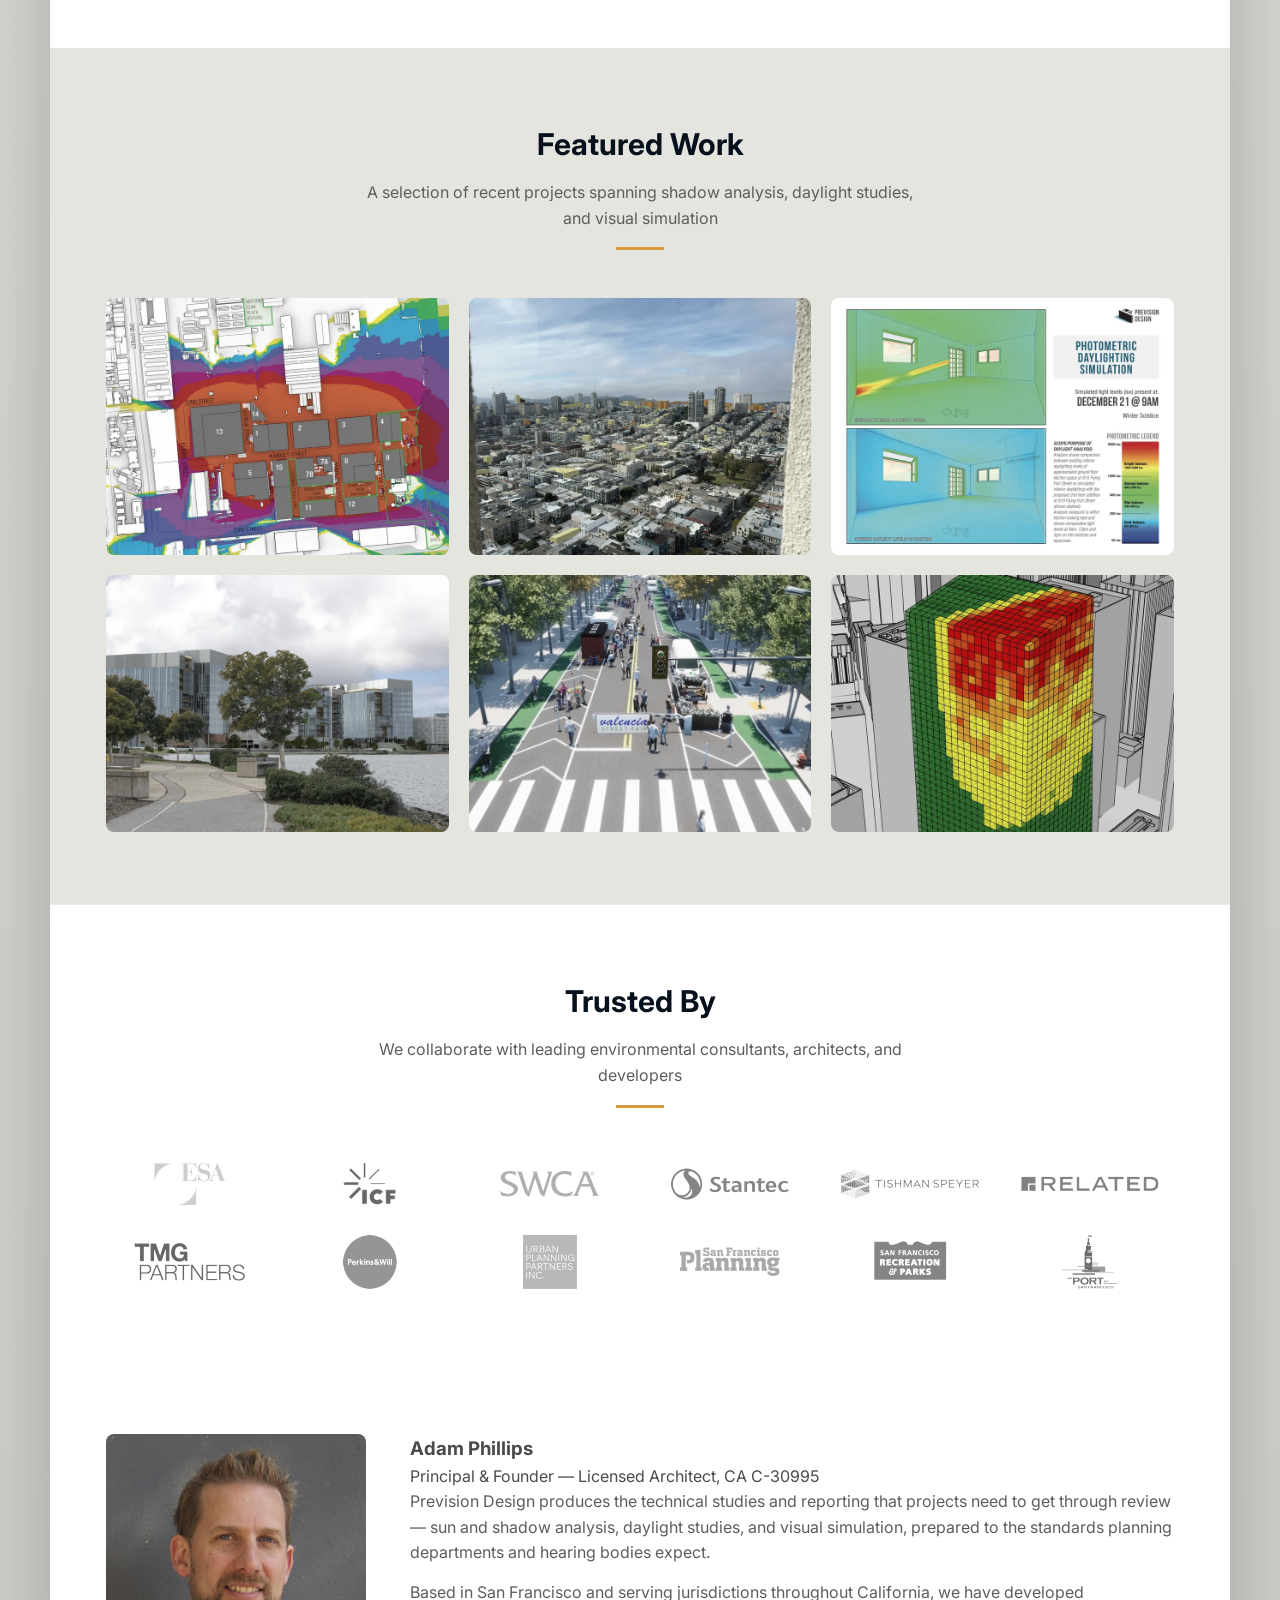
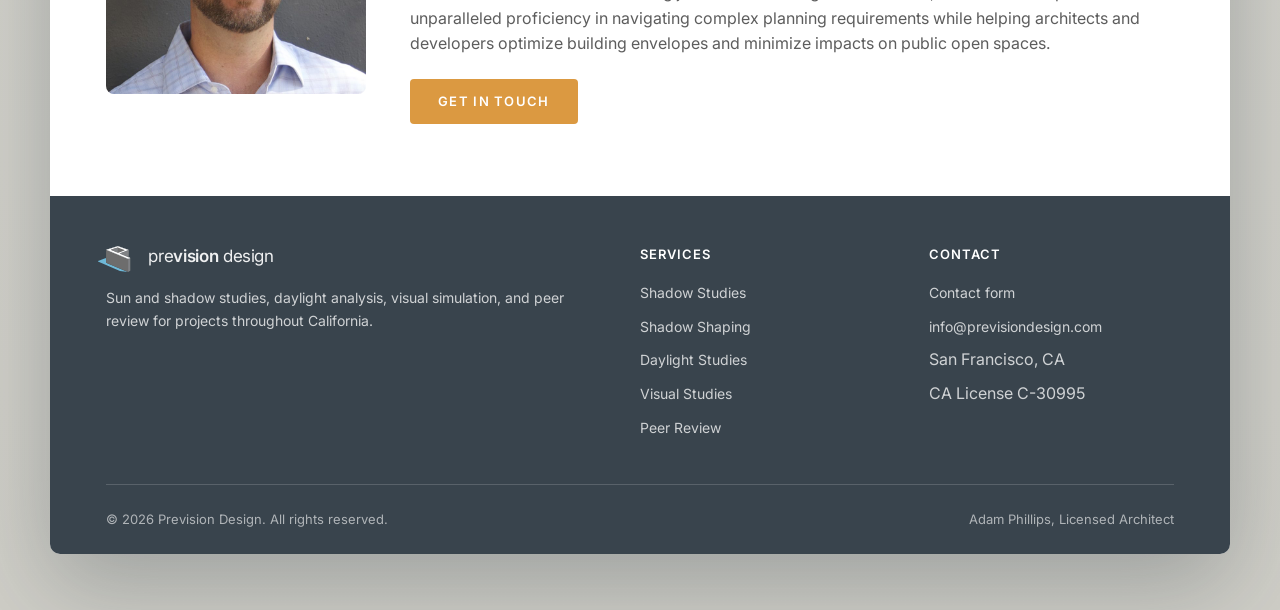
==== commit 99e26dca: "Client logos: add Related, desaturate always, even out the lettering Republished from pvd_web.  Co-A" ====
--- a/index.html
+++ b/index.html
@@ -379,18 +379,18 @@
           <div class="accent-line"></div>
         </div>
         <div class="clients-grid">
-          <img class="client-logo" src="shared/images/clients/esa.webp" alt="ESA" width="140" height="44" loading="lazy" decoding="async">
-          <img class="client-logo" src="shared/images/clients/icf.webp" alt="ICF" width="140" height="44" loading="lazy" decoding="async">
-          <img class="client-logo" src="shared/images/clients/swca.webp" alt="SWCA" width="140" height="44" loading="lazy" decoding="async">
-          <img class="client-logo" src="shared/images/clients/stantec.webp" alt="Stantec" width="140" height="44" loading="lazy" decoding="async">
-          <img class="client-logo" src="shared/images/clients/tishman-speyer.webp" alt="Tishman Speyer" width="140" height="44" loading="lazy" decoding="async">
-          <span class="client-name">Related California</span>
-          <img class="client-logo" src="shared/images/clients/tmg-partners.webp" alt="TMG Partners" width="140" height="44" loading="lazy" decoding="async">
-          <img class="client-logo" src="shared/images/clients/perkins-will.webp" alt="Perkins&amp;Will" width="140" height="44" loading="lazy" decoding="async">
-          <img class="client-logo" src="shared/images/clients/urban-planning-partners.webp" alt="Urban Planning Partners" width="140" height="44" loading="lazy" decoding="async">
-          <img class="client-logo" src="shared/images/clients/sf-planning.webp" alt="San Francisco Planning Department" width="140" height="44" loading="lazy" decoding="async">
-          <img class="client-logo" src="shared/images/clients/sf-rec-parks.webp" alt="San Francisco Recreation &amp; Parks" width="140" height="44" loading="lazy" decoding="async">
-          <img class="client-logo" src="shared/images/clients/port-of-sf.webp" alt="Port of San Francisco" width="140" height="44" loading="lazy" decoding="async">
+          <img class="client-logo" src="shared/images/clients/esa.webp" alt="ESA" width="140" height="56" loading="lazy" decoding="async">
+          <img class="client-logo" src="shared/images/clients/icf.webp" alt="ICF" width="140" height="56" loading="lazy" decoding="async">
+          <img class="client-logo" src="shared/images/clients/swca.webp" alt="SWCA" width="140" height="56" loading="lazy" decoding="async">
+          <img class="client-logo" src="shared/images/clients/stantec.webp" alt="Stantec" width="140" height="56" loading="lazy" decoding="async">
+          <img class="client-logo" src="shared/images/clients/tishman-speyer.webp" alt="Tishman Speyer" width="140" height="56" loading="lazy" decoding="async">
+          <img class="client-logo" src="shared/images/clients/related-california.webp" alt="Related California" width="140" height="56" loading="lazy" decoding="async">
+          <img class="client-logo" src="shared/images/clients/tmg-partners.webp" alt="TMG Partners" width="140" height="56" loading="lazy" decoding="async">
+          <img class="client-logo" src="shared/images/clients/perkins-will.webp" alt="Perkins&amp;Will" width="140" height="56" loading="lazy" decoding="async">
+          <img class="client-logo" src="shared/images/clients/urban-planning-partners.webp" alt="Urban Planning Partners" width="140" height="56" loading="lazy" decoding="async">
+          <img class="client-logo" src="shared/images/clients/sf-planning.webp" alt="San Francisco Planning Department" width="140" height="56" loading="lazy" decoding="async">
+          <img class="client-logo" src="shared/images/clients/sf-rec-parks.webp" alt="San Francisco Recreation &amp; Parks" width="140" height="56" loading="lazy" decoding="async">
+          <img class="client-logo" src="shared/images/clients/port-of-sf.webp" alt="Port of San Francisco" width="140" height="56" loading="lazy" decoding="async">
         </div>
       </div>
     </section>
--- a/css/styles.css
+++ b/css/styles.css
@@ -613,26 +613,21 @@
    dominate. object-fit: contain inside one box evens out their optical weight. */
 .client-logo {
   width: 140px;
-  height: 44px;
+  height: 56px;
   object-fit: contain;
-  /* one grey voice across a dozen brand palettes — delete the filter and the
-     opacity to run them in their own colours */
+  /* one grey voice across a dozen brand palettes, at rest and on hover alike —
+     delete these two lines to run them in their own colours */
   filter: grayscale(1);
   opacity: 0.6;
-  transition: opacity 0.3s ease, filter 0.3s ease;
-}
-
-@media (hover: hover) {
-  .client-logo:hover { filter: grayscale(0); opacity: 1; }
-}
-
-/* clients with no logo supplied still sit in the strip, at the same cell size */
+}
+
+/* kept for any client whose logo we don't have — same cell as the logos */
 .client-name {
   display: inline-flex;
   align-items: center;
   justify-content: center;
   width: 140px;
-  height: 44px;
+  height: 56px;
   font-family: var(--font-heading);
   font-size: 13px;
   font-weight: 600;
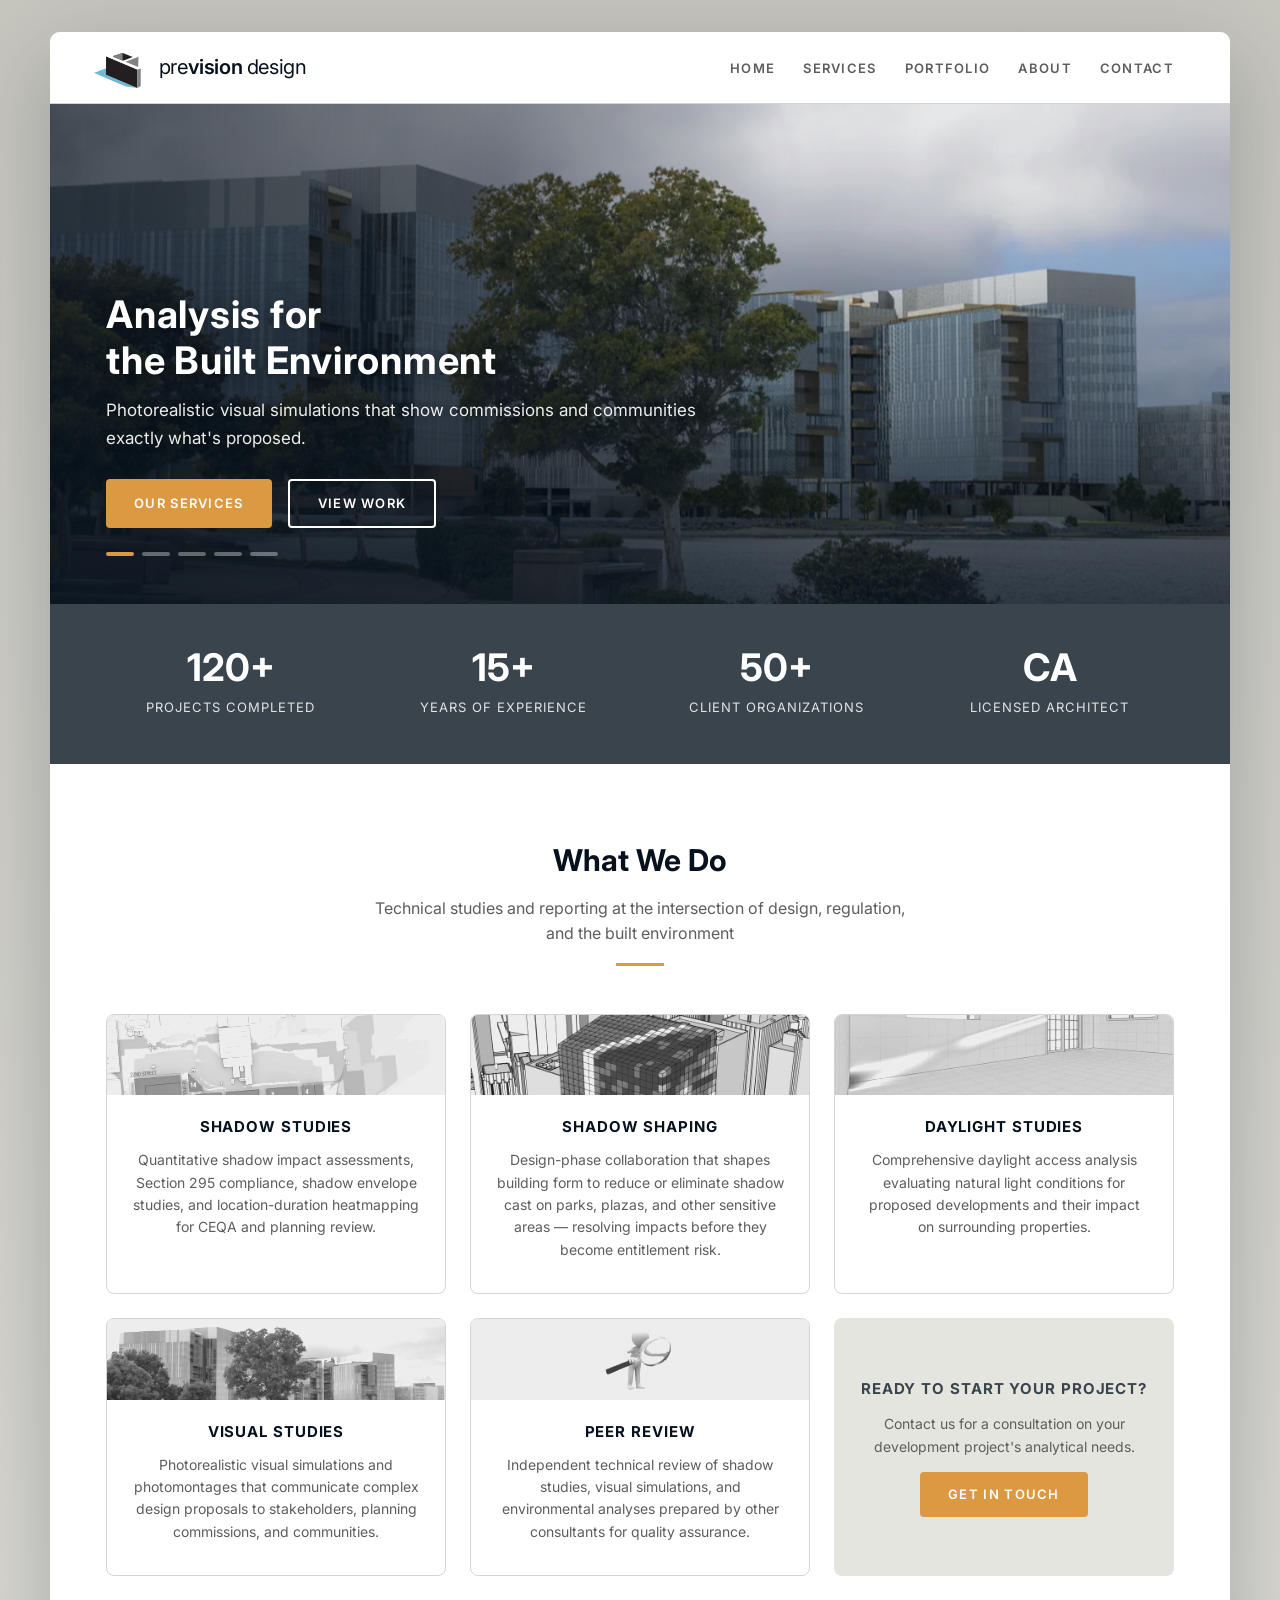
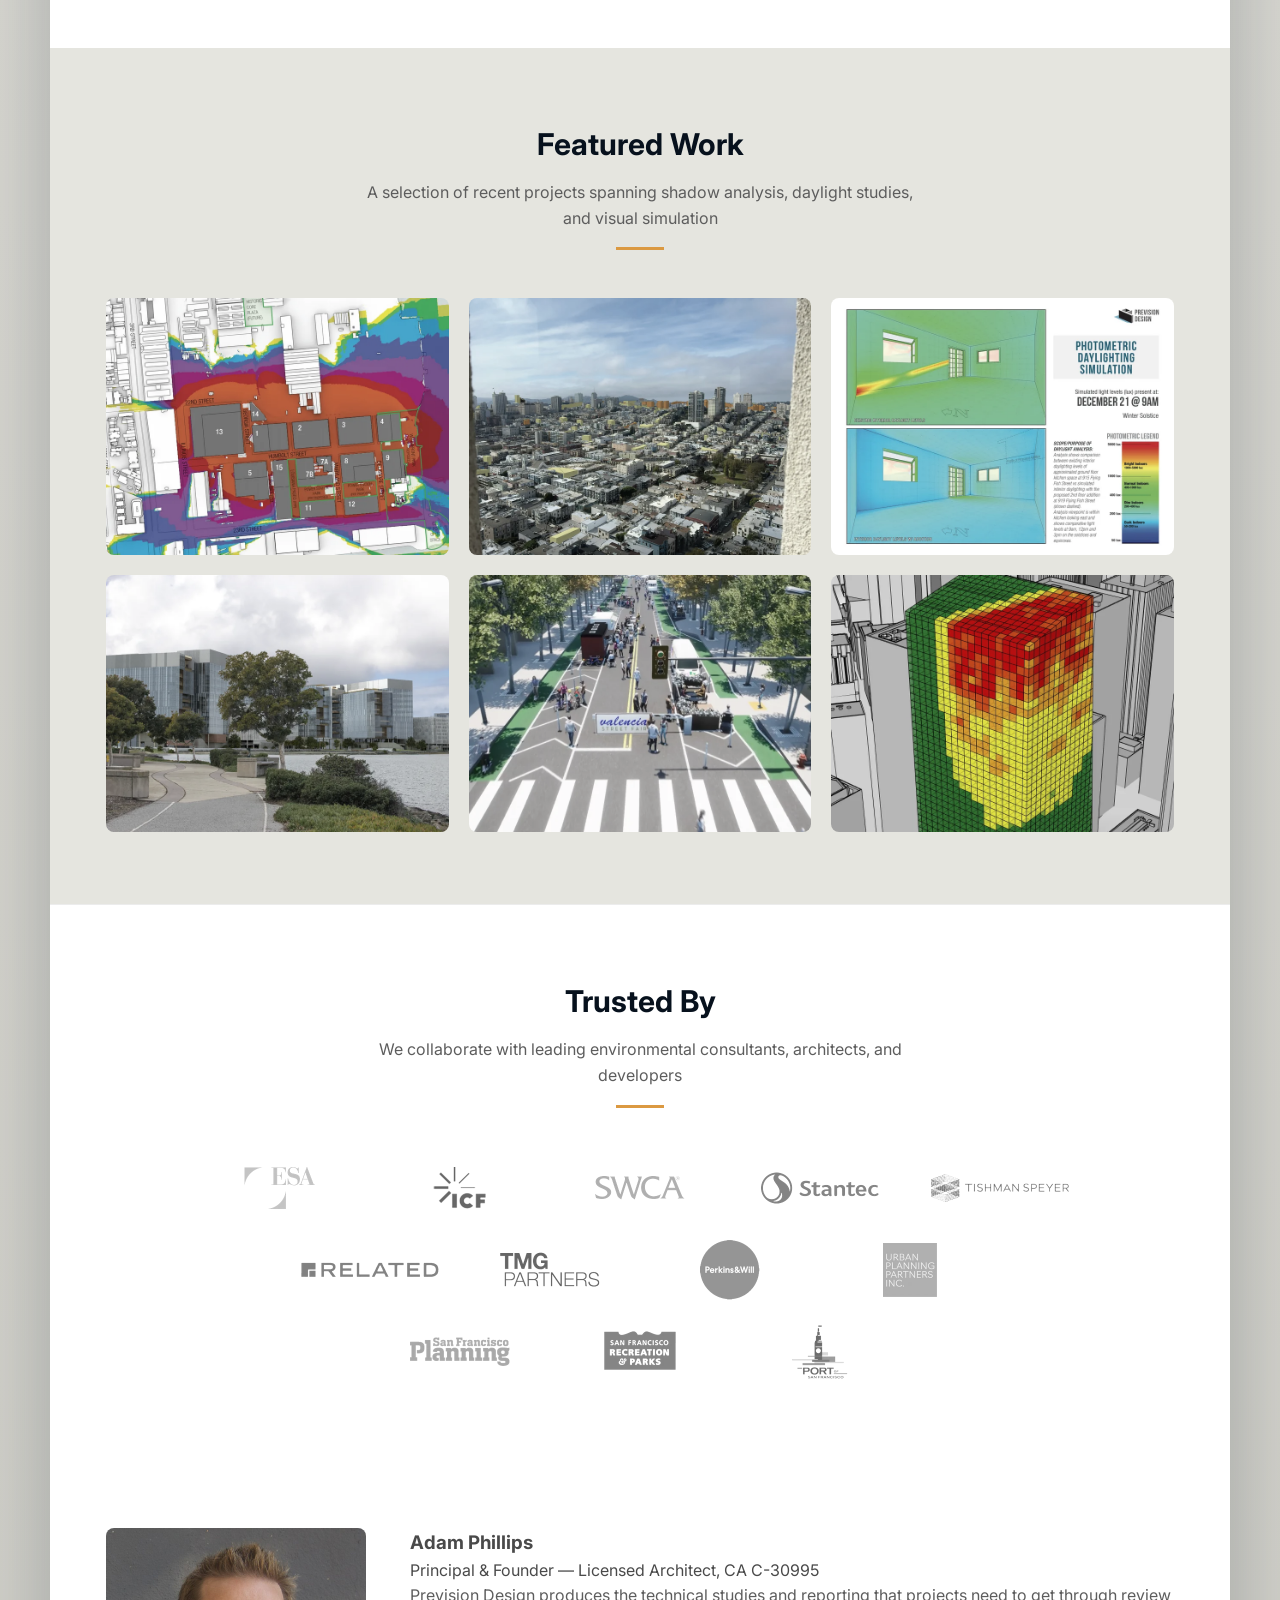
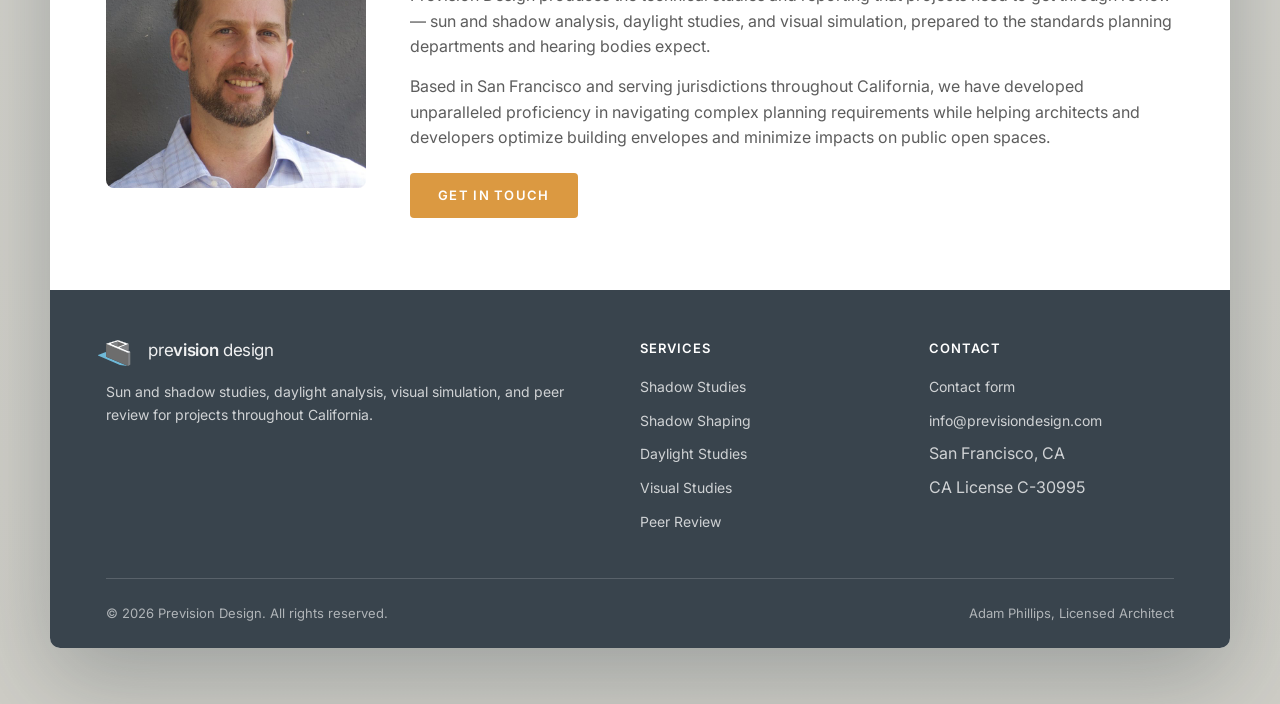
==== commit 7850721e: "Client strip: staggered 5/4/3 rows, resized and darkened logos Republished from pvd_web.  Co-Authore" ====
--- a/index.html
+++ b/index.html
@@ -379,18 +379,24 @@
           <div class="accent-line"></div>
         </div>
         <div class="clients-grid">
-          <img class="client-logo" src="shared/images/clients/esa.webp" alt="ESA" width="140" height="56" loading="lazy" decoding="async">
-          <img class="client-logo" src="shared/images/clients/icf.webp" alt="ICF" width="140" height="56" loading="lazy" decoding="async">
-          <img class="client-logo" src="shared/images/clients/swca.webp" alt="SWCA" width="140" height="56" loading="lazy" decoding="async">
-          <img class="client-logo" src="shared/images/clients/stantec.webp" alt="Stantec" width="140" height="56" loading="lazy" decoding="async">
-          <img class="client-logo" src="shared/images/clients/tishman-speyer.webp" alt="Tishman Speyer" width="140" height="56" loading="lazy" decoding="async">
-          <img class="client-logo" src="shared/images/clients/related-california.webp" alt="Related California" width="140" height="56" loading="lazy" decoding="async">
-          <img class="client-logo" src="shared/images/clients/tmg-partners.webp" alt="TMG Partners" width="140" height="56" loading="lazy" decoding="async">
-          <img class="client-logo" src="shared/images/clients/perkins-will.webp" alt="Perkins&amp;Will" width="140" height="56" loading="lazy" decoding="async">
-          <img class="client-logo" src="shared/images/clients/urban-planning-partners.webp" alt="Urban Planning Partners" width="140" height="56" loading="lazy" decoding="async">
-          <img class="client-logo" src="shared/images/clients/sf-planning.webp" alt="San Francisco Planning Department" width="140" height="56" loading="lazy" decoding="async">
-          <img class="client-logo" src="shared/images/clients/sf-rec-parks.webp" alt="San Francisco Recreation &amp; Parks" width="140" height="56" loading="lazy" decoding="async">
-          <img class="client-logo" src="shared/images/clients/port-of-sf.webp" alt="Port of San Francisco" width="140" height="56" loading="lazy" decoding="async">
+          <div class="clients-row">
+            <img class="client-logo" src="shared/images/clients/esa.webp" alt="ESA" width="140" height="64" loading="lazy" decoding="async">
+            <img class="client-logo" src="shared/images/clients/icf.webp" alt="ICF" width="140" height="64" loading="lazy" decoding="async">
+            <img class="client-logo" src="shared/images/clients/swca.webp" alt="SWCA" width="140" height="64" loading="lazy" decoding="async">
+            <img class="client-logo" src="shared/images/clients/stantec.webp" alt="Stantec" width="140" height="64" loading="lazy" decoding="async">
+            <img class="client-logo" src="shared/images/clients/tishman-speyer.webp" alt="Tishman Speyer" width="140" height="64" loading="lazy" decoding="async">
+          </div>
+          <div class="clients-row">
+            <img class="client-logo" src="shared/images/clients/related-california.webp" alt="Related California" width="140" height="64" loading="lazy" decoding="async">
+            <img class="client-logo" src="shared/images/clients/tmg-partners.webp" alt="TMG Partners" width="140" height="64" loading="lazy" decoding="async">
+            <img class="client-logo" src="shared/images/clients/perkins-will.webp" alt="Perkins&amp;Will" width="140" height="64" loading="lazy" decoding="async">
+            <img class="client-logo" src="shared/images/clients/urban-planning-partners.webp" alt="Urban Planning Partners" width="140" height="64" loading="lazy" decoding="async">
+          </div>
+          <div class="clients-row">
+            <img class="client-logo" src="shared/images/clients/sf-planning.webp" alt="San Francisco Planning Department" width="140" height="64" loading="lazy" decoding="async">
+            <img class="client-logo" src="shared/images/clients/sf-rec-parks.webp" alt="San Francisco Recreation &amp; Parks" width="140" height="64" loading="lazy" decoding="async">
+            <img class="client-logo" src="shared/images/clients/port-of-sf.webp" alt="Port of San Francisco" width="140" height="64" loading="lazy" decoding="async">
+          </div>
         </div>
       </div>
     </section>
--- a/css/styles.css
+++ b/css/styles.css
@@ -600,12 +600,21 @@
 /* ---- CLIENTS ---- */
 .clients-section { border-top: 1px solid var(--gray-100); }
 
+/* Staggered rather than a strict grid: rows alternate 5 and 4 across, and
+   centring each row is what offsets it by half a cell against the one above. */
 .clients-grid {
+  display: flex;
+  flex-direction: column;
+  align-items: center;
+  gap: 18px;
+}
+
+.clients-row {
   display: flex;
   flex-wrap: wrap;
   justify-content: center;
   align-items: center;
-  gap: 22px 40px;
+  gap: 18px 40px;
 }
 
 /* A shared cell rather than a shared height: these marks run from a 5:1
@@ -613,7 +622,7 @@
    dominate. object-fit: contain inside one box evens out their optical weight. */
 .client-logo {
   width: 140px;
-  height: 56px;
+  height: 64px;
   object-fit: contain;
   /* one grey voice across a dozen brand palettes, at rest and on hover alike —
      delete these two lines to run them in their own colours */
@@ -627,7 +636,7 @@
   align-items: center;
   justify-content: center;
   width: 140px;
-  height: 56px;
+  height: 64px;
   font-family: var(--font-heading);
   font-size: 13px;
   font-weight: 600;
@@ -1074,6 +1083,12 @@
 
   .services-grid { grid-template-columns: 1fr; }
   .projects-grid { grid-template-columns: 1fr; }
+
+  /* The 5/4 stagger needs the full width to read; at this size the row groups
+     just force orphan lines (one logo alone under a pair), so let them flow as
+     one wrapping group instead. */
+  .clients-grid { flex-direction: row; flex-wrap: wrap; justify-content: center; gap: 20px 30px; }
+  .clients-row { display: contents; }
   .stats-grid { grid-template-columns: 1fr 1fr; }
   .footer-grid { grid-template-columns: 1fr; }
 
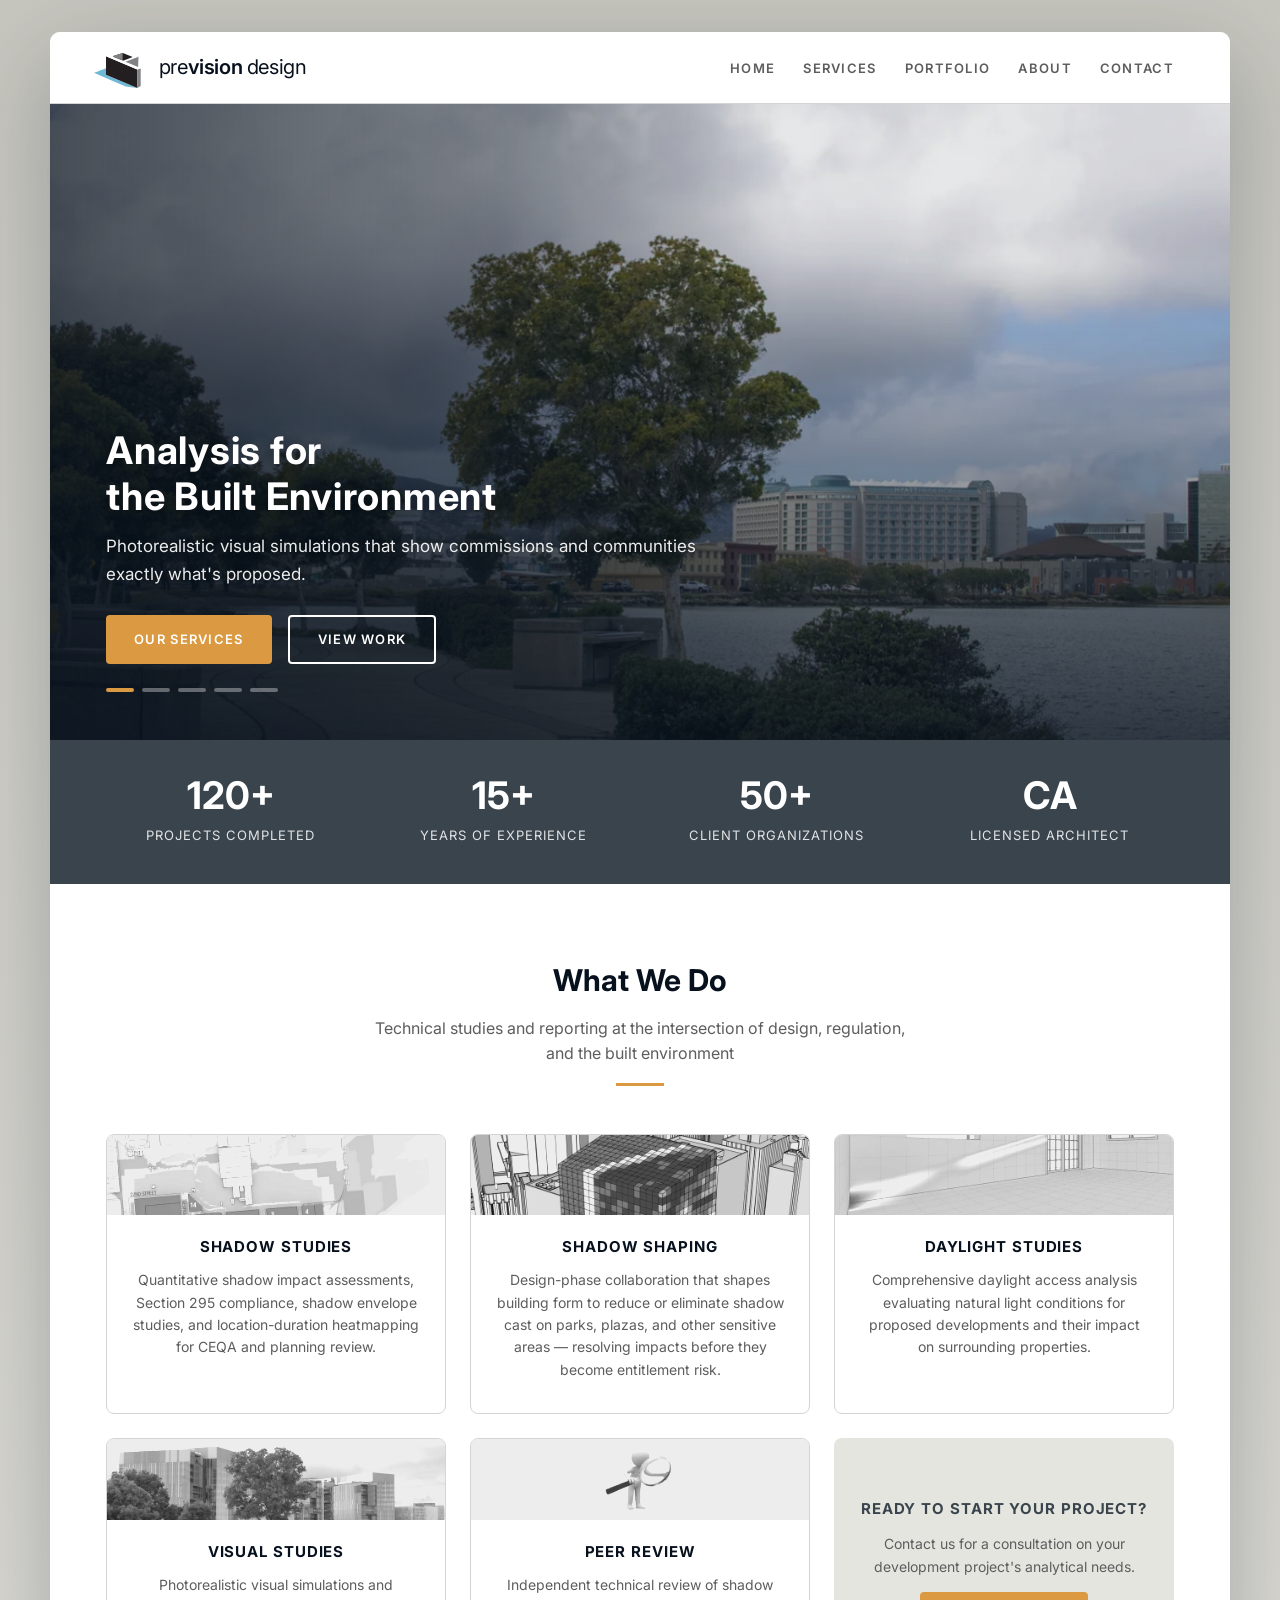
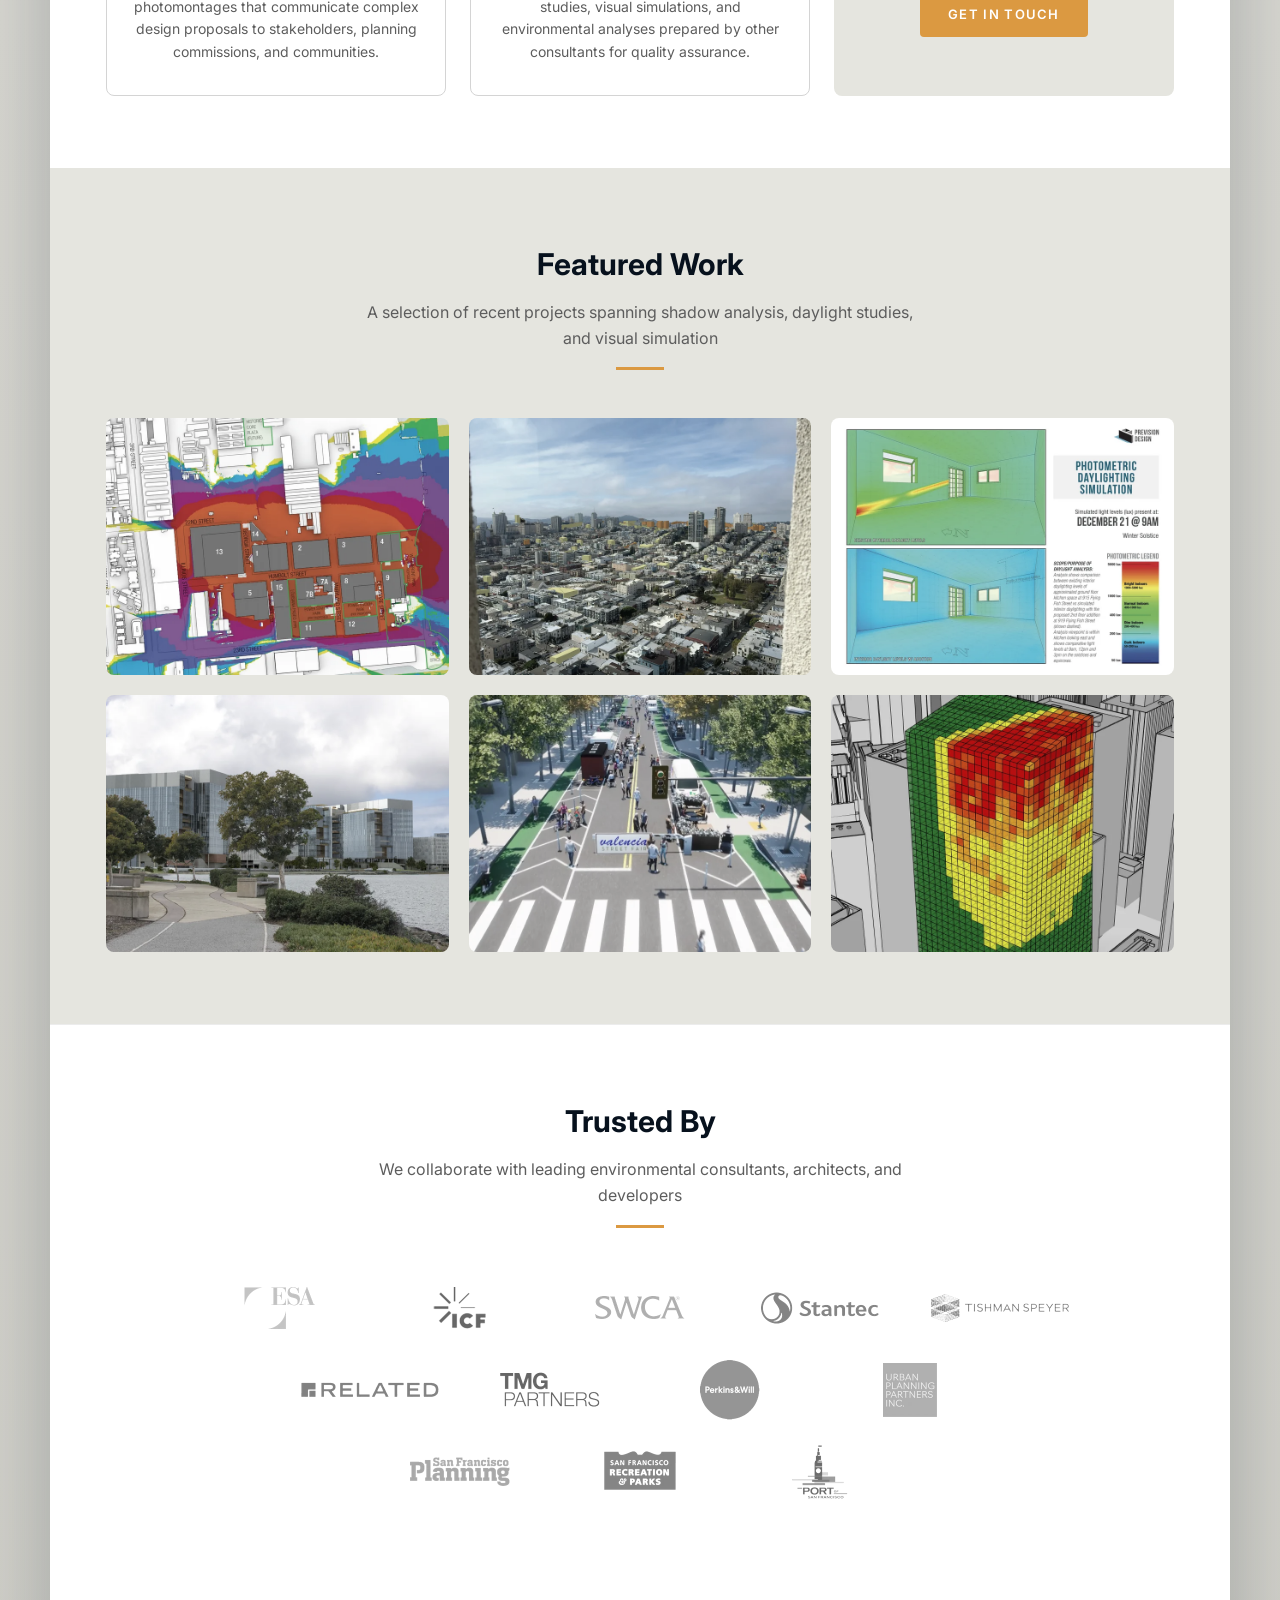
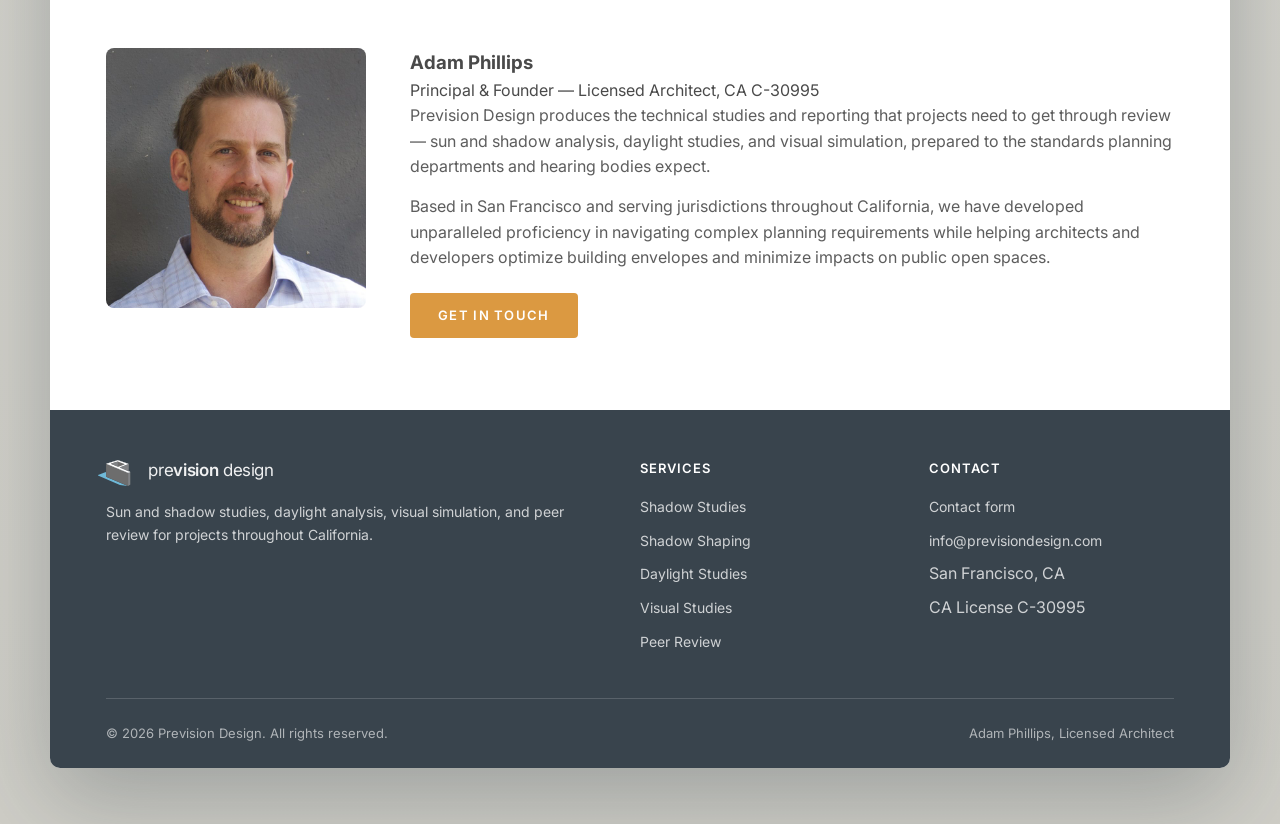
==== commit 4610349d: "Square favicon so the tab icon reads properly Republished from pvd_web.  Co-Authored-By: Claude Opus" ====
--- a/index.html
+++ b/index.html
@@ -6,8 +6,11 @@
   <title>Prevision Design | Analysis for the Built Environment</title>
   <meta name="description" content="Sun and shadow studies, daylight analysis, visual simulation, and peer review for architects, developers, and planning agencies throughout California.">
   <link rel="canonical" href="https://www.previsiondesign.com/">
-  <link rel="icon" href="shared/images/prevision_icon.svg" type="image/svg+xml">
-  <link rel="icon" href="shared/images/favicon-32.png" sizes="32x32">
+  <!-- ico first for older browsers, then the square SVG modern ones prefer. The
+       raw logo SVG is 236x188, so it letterboxes in a square tab slot — favicon.svg
+       is the squared-up version. -->
+  <link rel="icon" href="shared/images/favicon.ico" sizes="32x32">
+  <link rel="icon" href="shared/images/favicon.svg" type="image/svg+xml">
   <link rel="apple-touch-icon" href="shared/images/apple-touch-icon.png">
 
   <meta property="og:type" content="website">
--- a/css/styles.css
+++ b/css/styles.css
@@ -141,6 +141,18 @@
   overflow: hidden;
 }
 
+/* Desktop: grow the hero so the stats bar very nearly fills the fold. 264px is
+   everything else above it — 32px frame margin, 72px header, the 144px stats bar
+   (36px padding each side of a 72px grid) — plus a deliberate 16px so a sliver of
+   the white section below shows rather than the dark band stopping dead on the
+   viewport edge. Clamped so a short laptop keeps today's 500px and a very tall
+   screen does not get an absurd hero. Only above 1024px: below that the stats
+   grid wraps to two rows and the 264 no longer holds. The headline block is
+   anchored bottom-left, so it keeps its offset from that corner as this grows. */
+@media (min-width: 1025px) {
+  .hero { height: clamp(500px, calc(100vh - 264px), 940px); }
+}
+
 /* isolate: the cross-fade raises each incoming series' z-index, and without a
    stacking context here those values would escape and paint the imagery over
    the scrim and the headline block. */
@@ -338,7 +350,9 @@
 /* ---- STATS BAR ---- */
 .stats-bar {
   background: var(--blue);
-  padding: 44px 0;
+  /* 36, not 44: trimming the band 16px lets a sliver of the white section below
+     show at the fold, rather than the dark band ending flush with the viewport. */
+  padding: 36px 0;
 }
 
 /* Slot for the hero buttons at ≤768px; stays out of the way above that. */
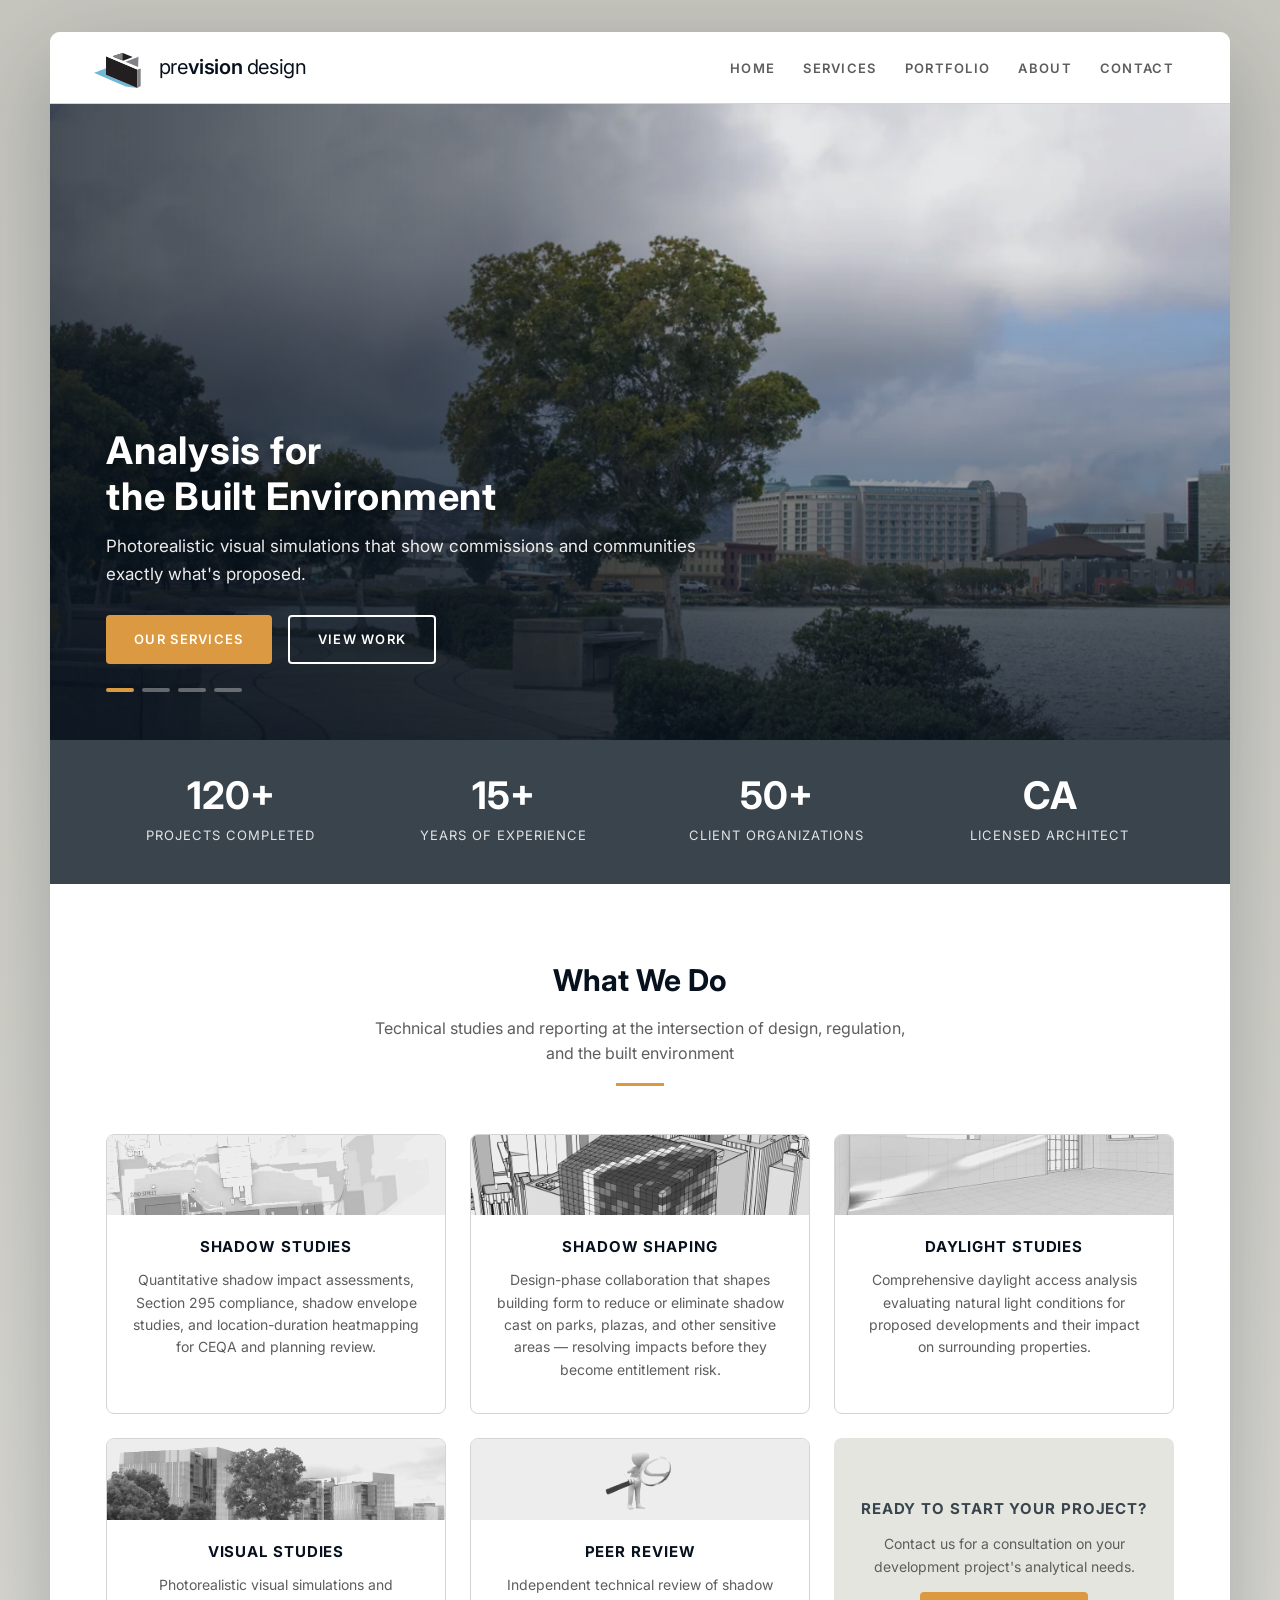
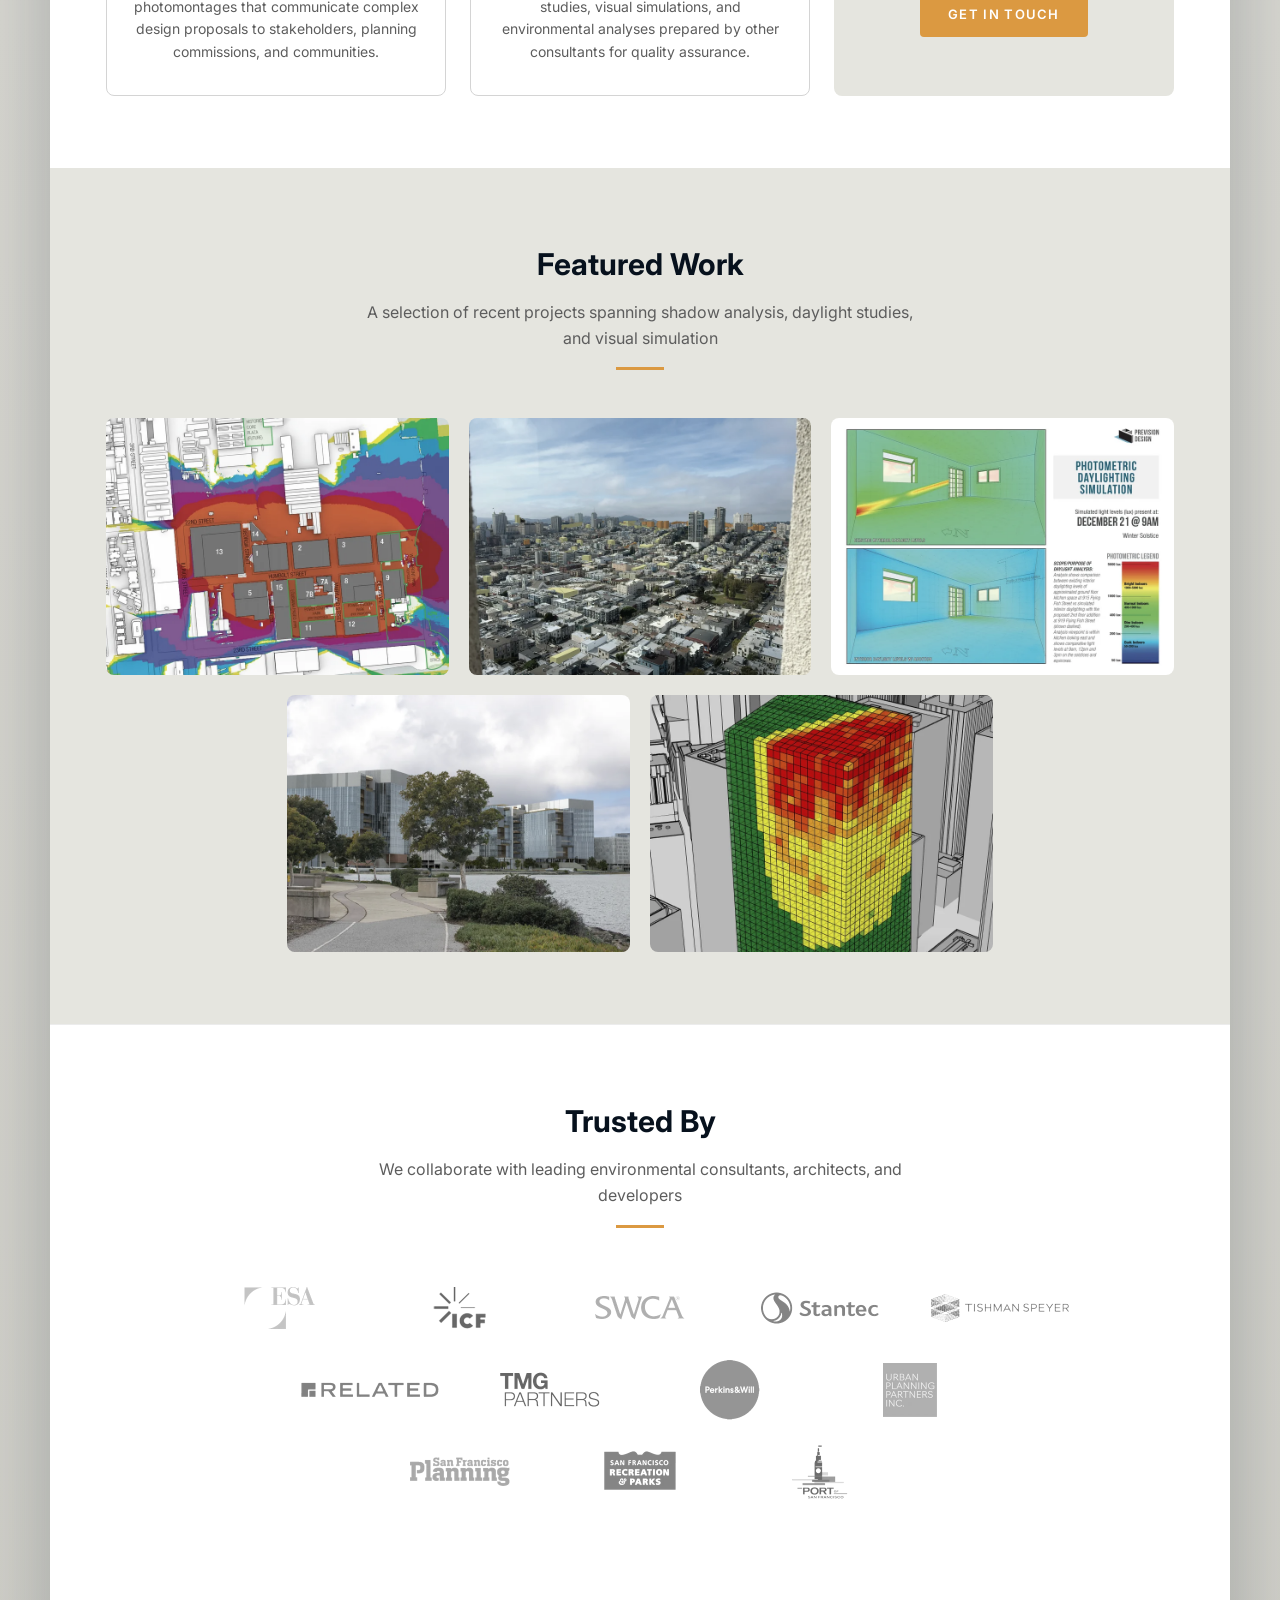
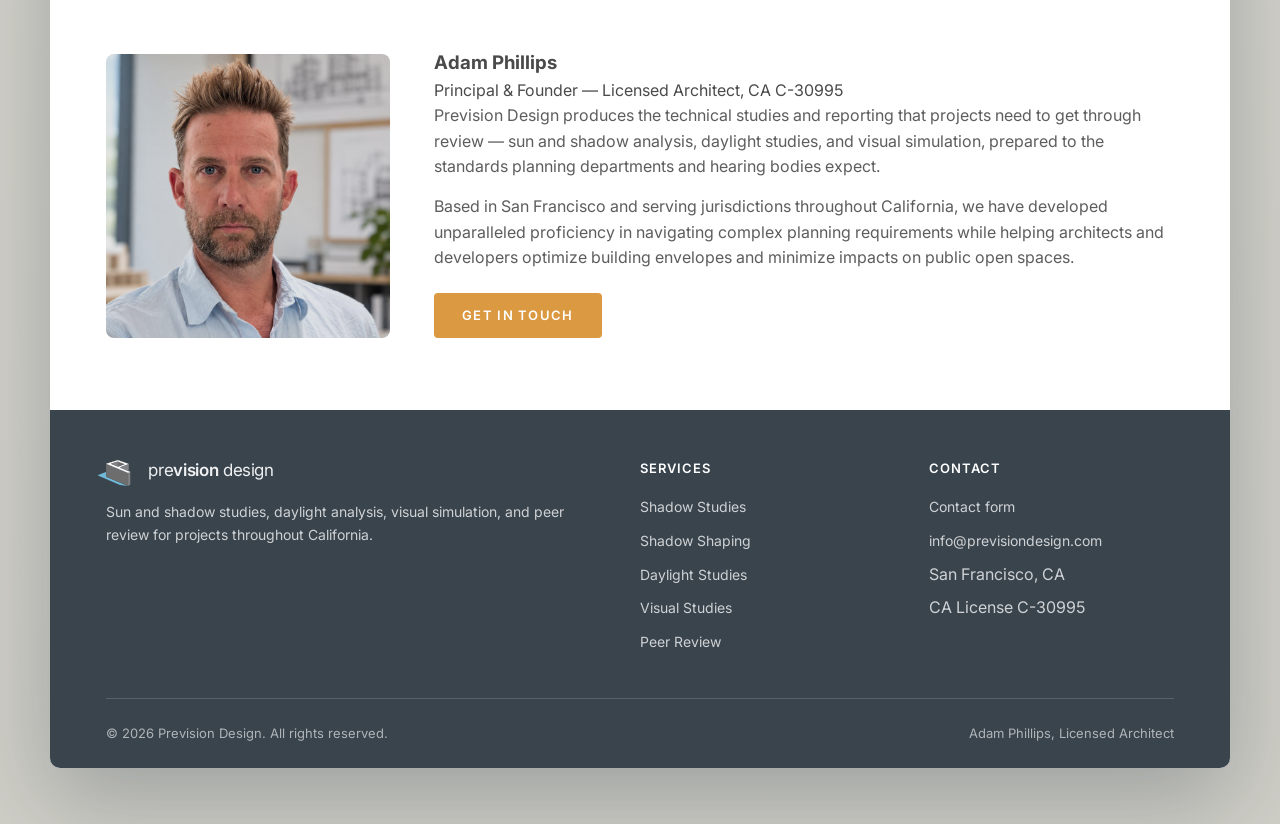
==== commit a0880162: "Withhold Valencia Street until permission is granted Removes the hero animation series and the Featu" ====
--- a/index.html
+++ b/index.html
@@ -167,7 +167,7 @@
         </div>
 
         <!-- 2. Sun & shadow studies — Potrero Power Station duration exhibits -->
-        <div class="hero-serie focus-upper" data-tagline="Quantified sun and shadow studies — Section 295 and CEQA-compliant analysis and reporting.">
+        <div class="hero-serie kb-b focus-upper" data-tagline="Quantified sun and shadow studies — Section 295 and CEQA-compliant analysis and reporting.">
           <div class="hero-frame" data-dur="1000"><img data-src="shared/images/hero/hl03-ppp.webp" alt="Net new shadow duration study — September"></div>
           <div class="hero-frame" data-dur="1000"><img data-src="shared/images/hero/hl04-ppp.webp" alt="Net new shadow duration study"></div>
           <div class="hero-frame" data-dur="1000"><img data-src="shared/images/hero/hl05-ppp.webp" alt="Net new shadow duration study"></div>
@@ -176,15 +176,9 @@
           <div class="hero-frame" data-dur="1000"><img data-src="shared/images/hero/hl08-ppp.webp" alt="Net new shadow duration study"></div>
         </div>
 
-        <!-- 3. Animated simulation — SFMTA -->
-        <div class="hero-serie is-video" data-tagline="Animated simulations and shadow sequences built for public hearings and community outreach.">
-          <div class="hero-frame" data-dur="6000">
-            <video data-src="shared/images/hero/hl09-sfmta.mp4" muted loop playsinline preload="none" aria-label="Animated visual simulation"></video>
-          </div>
-        </div>
-
+        
         <!-- 4. Daylight / interior lighting analysis -->
-        <div class="hero-serie" data-tagline="Daylight and interior lighting analysis for proposed developments and their neighbors.">
+        <div class="hero-serie kb-c" data-tagline="Daylight and interior lighting analysis for proposed developments and their neighbors.">
           <div class="hero-frame" data-dur="1000"><img data-src="shared/images/hero/hl10-fc.webp" alt="Interior daylight levels — photometric analysis"></div>
           <div class="hero-frame" data-dur="1000"><img data-src="shared/images/hero/hl11-fc.webp" alt="Interior daylight levels — photometric analysis"></div>
           <div class="hero-frame" data-dur="1000"><img data-src="shared/images/hero/hl12-fc.webp" alt="Interior daylight levels — photometric analysis"></div>
@@ -195,7 +189,7 @@
 
         <!-- 5. Shadow shaping (placeholder art) — cropped high to keep the hot
              end of the insolation gradient on the tower in frame -->
-        <div class="hero-serie focus-upper" data-tagline="Shadow shaping — building form studied and refined to reduce shadow on parks, plazas, and sensitive areas.">
+        <div class="hero-serie kb-d focus-upper" data-tagline="Shadow shaping — building form studied and refined to reduce shadow on parks, plazas, and sensitive areas.">
           <div class="hero-frame" data-dur="6000">
             <img data-src="shared/images/hero/hl16-ss.webp" alt="Building massing studied for solar exposure and shadow reduction">
           </div>
@@ -352,15 +346,7 @@
             </div>
           </div>
 
-          <div class="project-card"
-            data-video="val-options.mp4">
-            <img src="shared/images/work/val-main.webp" alt="Streetscape design options studied for Valencia Street" loading="lazy" decoding="async">
-            <div class="overlay">
-              <span class="badge badge-visual">Visual Simulation</span>
-              <h4>Valencia Street, San Francisco</h4>
-            </div>
-          </div>
-
+          
           <div class="project-card">
             <img src="shared/images/work/ss-main.webp" alt="Building massing colour-mapped by solar exposure during form studies" loading="lazy" decoding="async">
             <div class="overlay">
--- a/css/styles.css
+++ b/css/styles.css
@@ -217,9 +217,11 @@
 }
 
 .hero-serie.is-active { animation-play-state: running; }
-.hero-serie:nth-child(2) { animation-name: kb-drift-b; }
-.hero-serie:nth-child(4) { animation-name: kb-drift-c; }
-.hero-serie:nth-child(5) { animation-name: kb-drift-d; }
+/* by class, not :nth-child — position-based selectors shifted every series'
+   drift whenever one was hidden or added */
+.hero-serie.kb-b { animation-name: kb-drift-b; }
+.hero-serie.kb-c { animation-name: kb-drift-c; }
+.hero-serie.kb-d { animation-name: kb-drift-d; }
 .hero-serie.is-video { animation: none; }   /* the footage already moves */
 
 @keyframes kb-drift-a {   /* push in, drifting right and down */
@@ -667,7 +669,11 @@
    ≤768px the photo shrinks and only the name sits next to it. */
 .about-preview {
   display: grid;
-  grid-template-columns: 260px 1fr;
+  /* 284px, not 260: sized so the photo's bottom edge lands on the bottom of the
+     Get in Touch button. Widening the column also shifts the text right, which is
+     the intent — the photo is square, so its height and the text indent move
+     together. */
+  grid-template-columns: 284px 1fr;
   grid-template-areas:
     "photo head"
     "photo text";
@@ -683,6 +689,10 @@
   border-radius: 8px;
   overflow: hidden;
   align-self: start;
+  /* The grid row starts at the h3's box top, but its glyphs start 6px lower —
+     nudge down so the photo's top edge lines up with the top of "Adam Phillips"
+     as drawn, not with the invisible line box. */
+  margin-top: 6px;
 }
 
 .about-photo img {
@@ -1117,6 +1127,7 @@
     align-items: center;
   }
 
+  .about-photo { margin-top: 0; }   /* centred against the name here */
   .about-head h3 { margin-bottom: 4px; }
   .about-head .title { margin-bottom: 0; font-size: 13px; line-height: 1.45; }
 
@@ -1208,3 +1219,24 @@
 .logo-text { font-weight: 400; letter-spacing: -0.02em; }
 .logo-text .vis { font-weight: 600; }
 .logo-text .lt2 { font-weight: 400; }
+
+/* ---- FEATURED WORK: centre a short last row ----
+   With a project withheld (or any count that isn't a multiple of the row
+   length) the last row used to leave a hole on the right. The grid runs on
+   half-columns so a short row can start half a card in; each card spans two,
+   which keeps card widths exactly what they were. `of .project-card` counts
+   only real cards — the mockup keeps withheld ones in a <template> inside the
+   grid, which plain :nth-child would count. Kept at the end of the file so it
+   wins over the breakpoint rules above. */
+@media (min-width: 1025px) {
+  .projects-grid { grid-template-columns: repeat(6, 1fr); }
+  .project-card { grid-column: span 2; }
+  .project-card:nth-child(3n+1 of .project-card):nth-last-child(2 of .project-card) { grid-column: 2 / span 2; }
+  .project-card:nth-child(3n+1 of .project-card):nth-last-child(1 of .project-card) { grid-column: 3 / span 2; }
+}
+
+@media (min-width: 769px) and (max-width: 1024px) {
+  .projects-grid { grid-template-columns: repeat(4, 1fr); }
+  .project-card { grid-column: span 2; }
+  .project-card:nth-child(2n+1 of .project-card):nth-last-child(1 of .project-card) { grid-column: 2 / span 2; }
+}
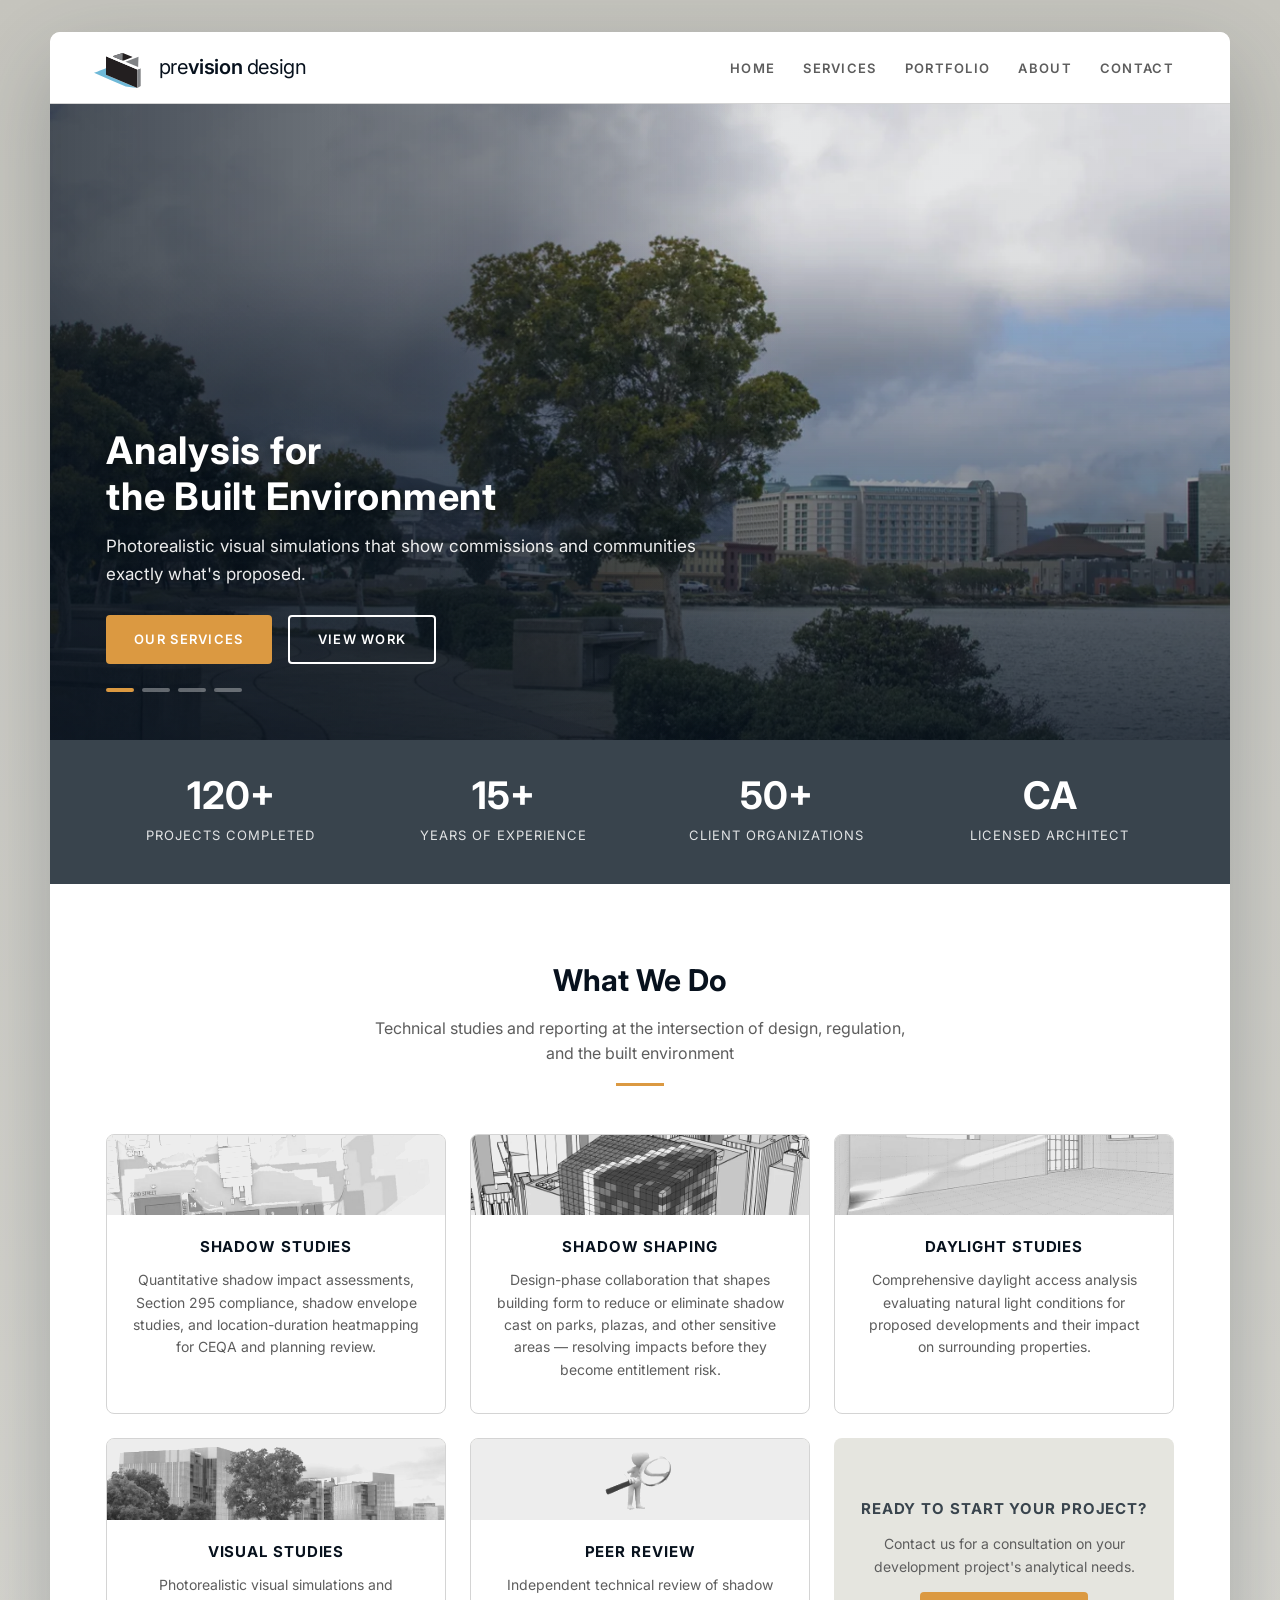
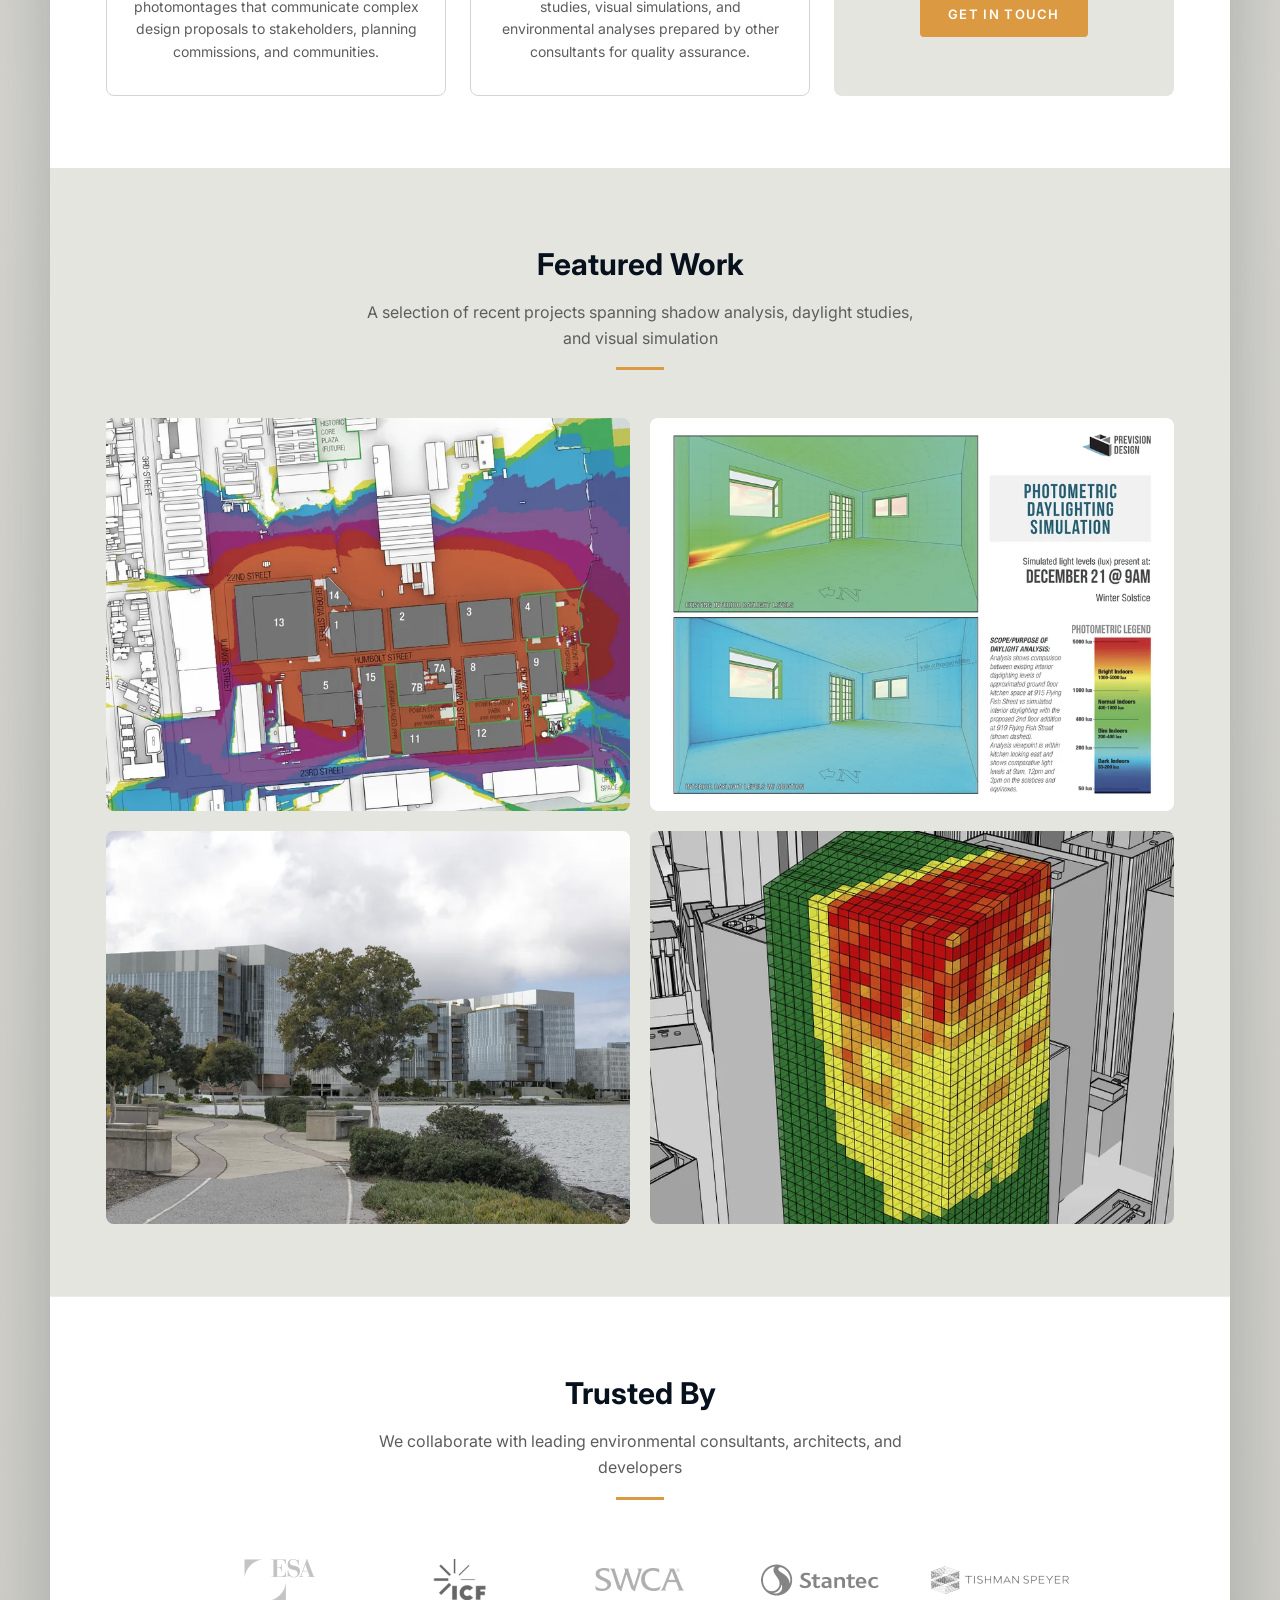
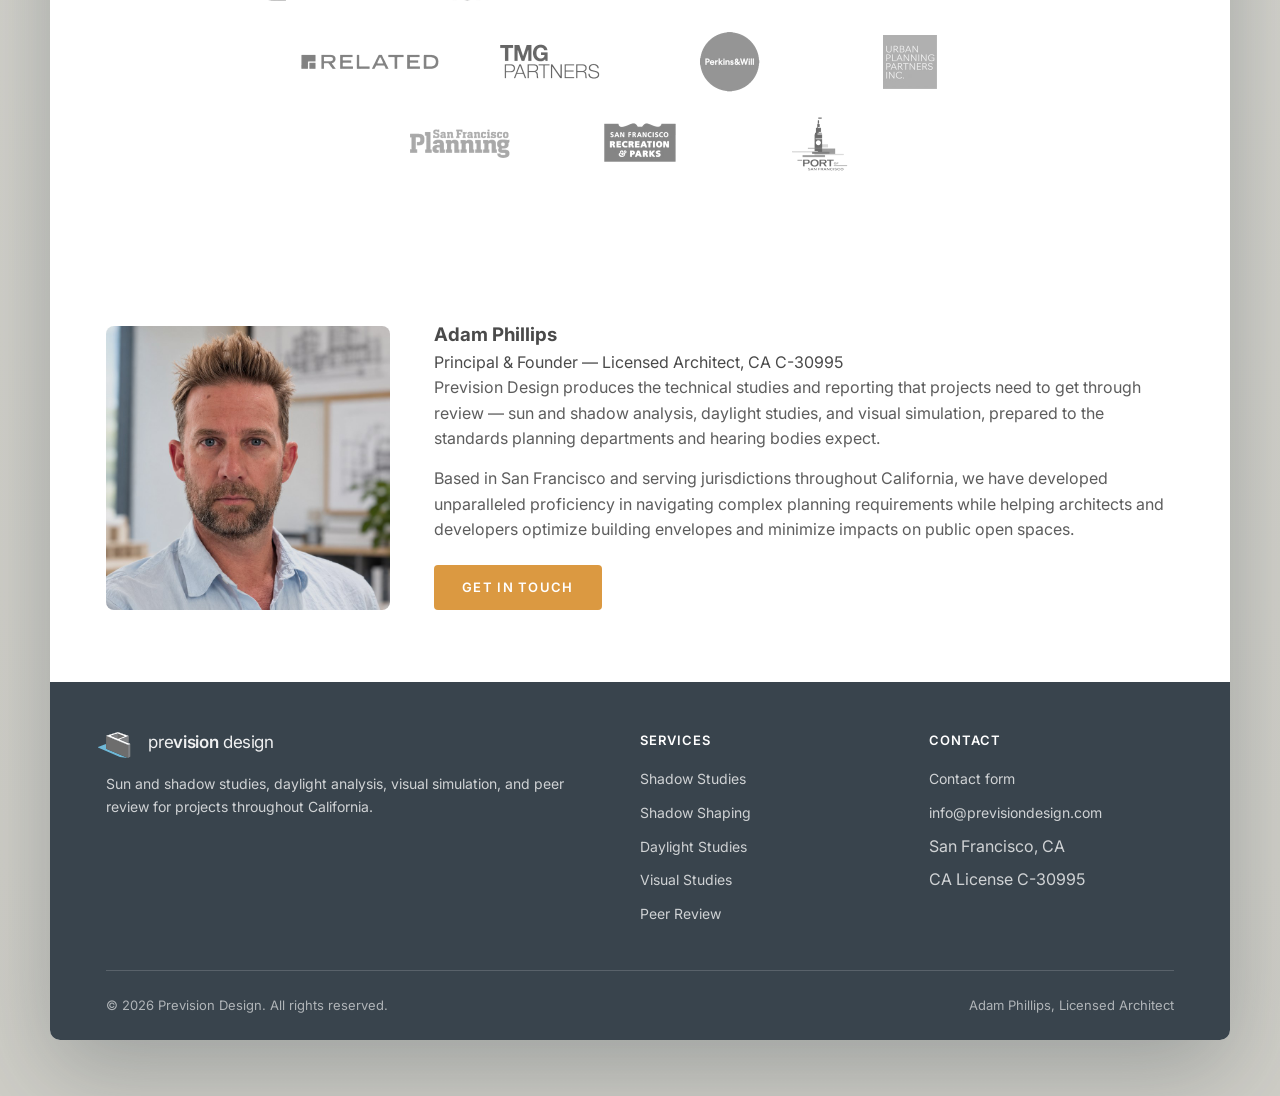
==== commit 64d47351: "Withhold Housing Element too, for an even 2x2 Featured Work grid Republished from pvd_web.  Co-Autho" ====
--- a/index.html
+++ b/index.html
@@ -317,15 +317,7 @@
             </div>
           </div>
 
-          <div class="project-card"
-            data-frames="he-01.webp,he-02.webp,he-03.webp,he-04.webp,he-05.webp,he-06.webp,he-07.webp,he-08.webp,he-09.webp,he-10.webp,he-11.webp,he-12.webp,he-13.webp,he-14.webp,he-15.webp,he-16.webp,he-17.webp,he-18.webp">
-            <img src="shared/images/work/he-main.webp" alt="Aerial visual simulation supporting the San Francisco Housing Element" loading="lazy" decoding="async">
-            <div class="overlay">
-              <span class="badge badge-visual">Visual Simulation</span>
-              <h4>Housing Element, San Francisco</h4>
-            </div>
-          </div>
-
+          
           <div class="project-card"
             data-frames="fc-01.webp,fc-02.webp,fc-03.webp,fc-04.webp,fc-05.webp,fc-06.webp,fc-07.webp,fc-08.webp,fc-09.webp,fc-10.webp,fc-11.webp,fc-12.webp">
             <img src="shared/images/work/fc-main.webp" alt="Photometric daylighting simulation of interior light levels" loading="lazy" decoding="async">
--- a/css/styles.css
+++ b/css/styles.css
@@ -1240,3 +1240,15 @@
   .project-card { grid-column: span 2; }
   .project-card:nth-child(2n+1 of .project-card):nth-last-child(1 of .project-card) { grid-column: 2 / span 2; }
 }
+
+/* Exactly four cards: two across, so they form an even 2x2 rather than 3 + 1.
+   Keyed on the count, so it switches itself off when withheld cards return.
+   (Only needed on desktop — 769-1024px is already two across.) */
+@media (min-width: 1025px) {
+  .projects-grid:has(> .project-card:nth-child(4 of .project-card):nth-last-child(1 of .project-card)) {
+    grid-template-columns: repeat(4, 1fr);
+  }
+  .projects-grid:has(> .project-card:nth-child(4 of .project-card):nth-last-child(1 of .project-card)) > .project-card {
+    grid-column: span 2;
+  }
+}
